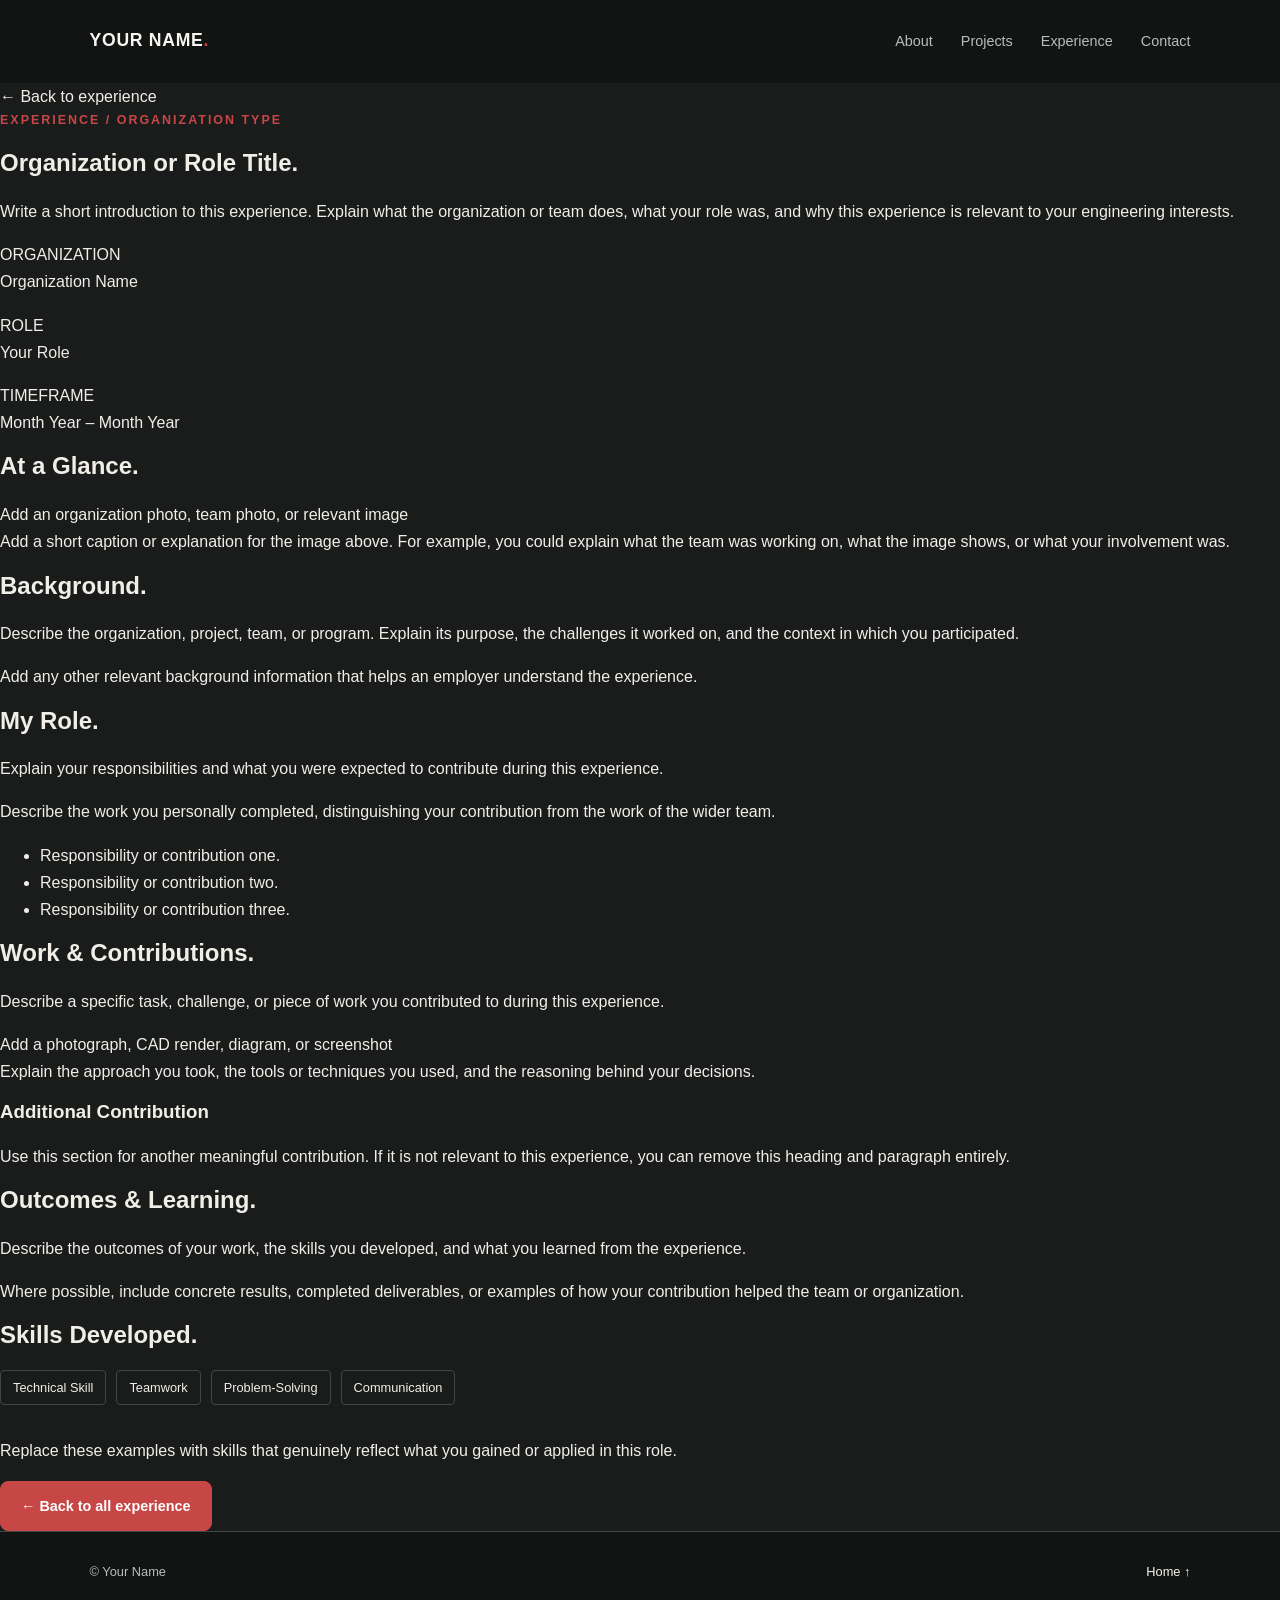
==== Experience Tabs/IMPACT.html @ 3929bca5 "Move Portfolio Files to Repository Root" ====
<!DOCTYPE html>
<html lang="en">

<head>
    <meta charset="UTF-8">
    <meta name="viewport" content="width=device-width, initial-scale=1.0">

    <meta name="description"
          content="Experience portfolio page for Your Name.">

    <title>Experience Title | Your Name</title>

    <link rel="stylesheet" href="../style.css">
</head>


<body>

    <!-- =====================================
         NAVIGATION
         ===================================== -->

    <header class="site-header" id="site-header">

        <nav class="navigation" aria-label="Main navigation">

            <a class="logo" href="index.html">
                YOUR NAME<span>.</span>
            </a>

            <div class="nav-links">
                <a href="index.html#about">About</a>
                <a href="index.html#projects">Projects</a>
                <a href="index.html#experience">Experience</a>
                <a href="index.html#contact">Contact</a>
            </div>

        </nav>

    </header>


    <!-- =====================================
         MAIN CONTENT
         ===================================== -->

    <main class="detail-page">


        <!-- Back link -->
        <a class="back-link" href="../index.html#experience">
            ← Back to experience
        </a>


        <!-- =================================
             EXPERIENCE INTRODUCTION
             ================================= -->

        <section class="detail-hero">

            <p class="eyebrow">
                EXPERIENCE / ORGANIZATION TYPE
            </p>

            <h1>
                Organization or Role Title<span>.</span>
            </h1>

            <p class="detail-intro">
                Write a short introduction to this experience.

                Explain what the organization or team does, what your
                role was, and why this experience is relevant to your
                engineering interests.
            </p>


            <!-- Key information -->

            <div class="detail-meta">

                <div>
                    <span>ORGANIZATION</span>
                    <p>Organization Name</p>
                </div>

                <div>
                    <span>ROLE</span>
                    <p>Your Role</p>
                </div>

                <div>
                    <span>TIMEFRAME</span>
                    <p>Month Year – Month Year</p>
                </div>

            </div>

        </section>


        <!-- =================================
             MAIN IMAGE
             ================================= -->

        <section class="detail-section">

            <h2>At a Glance<span>.</span></h2>

            <!-- Replace this placeholder with an image when ready -->

            <div class="detail-image-placeholder">
                Add an organization photo, team photo, or relevant image
            </div>

            <p>
                Add a short caption or explanation for the image above.

                For example, you could explain what the team was working
                on, what the image shows, or what your involvement was.
            </p>

        </section>


        <!-- =================================
             BACKGROUND
             ================================= -->

        <section class="detail-section">

            <h2>Background<span>.</span></h2>

            <p>
                Describe the organization, project, team, or program.

                Explain its purpose, the challenges it worked on, and
                the context in which you participated.
            </p>

            <p>
                Add any other relevant background information that
                helps an employer understand the experience.
            </p>

        </section>


        <!-- =================================
             YOUR ROLE
             ================================= -->

        <section class="detail-section">

            <h2>My Role<span>.</span></h2>

            <p>
                Explain your responsibilities and what you were expected
                to contribute during this experience.
            </p>

            <p>
                Describe the work you personally completed, distinguishing
                your contribution from the work of the wider team.
            </p>

            <!-- Example list of responsibilities -->

            <ul>
                <li>Responsibility or contribution one.</li>
                <li>Responsibility or contribution two.</li>
                <li>Responsibility or contribution three.</li>
            </ul>

        </section>


        <!-- =================================
             WORK AND CONTRIBUTIONS
             ================================= -->

        <section class="detail-section">

            <h2>Work & Contributions<span>.</span></h2>

            <p>
                Describe a specific task, challenge, or piece of work
                you contributed to during this experience.
            </p>

            <!-- Optional image -->

            <div class="detail-image-placeholder">
                Add a photograph, CAD render, diagram, or screenshot
            </div>

            <p>
                Explain the approach you took, the tools or techniques
                you used, and the reasoning behind your decisions.
            </p>

            <!-- Optional second contribution -->

            <h3>Additional Contribution</h3>

            <p>
                Use this section for another meaningful contribution.

                If it is not relevant to this experience, you can remove
                this heading and paragraph entirely.
            </p>

        </section>


        <!-- =================================
             OUTCOMES AND LEARNING
             ================================= -->

        <section class="detail-section">

            <h2>Outcomes & Learning<span>.</span></h2>

            <p>
                Describe the outcomes of your work, the skills you
                developed, and what you learned from the experience.
            </p>

            <p>
                Where possible, include concrete results, completed
                deliverables, or examples of how your contribution
                helped the team or organization.
            </p>

        </section>


        <!-- =================================
             SKILLS DEVELOPED
             ================================= -->

        <section class="detail-section">

            <h2>Skills Developed<span>.</span></h2>

            <div class="specialties">

                <span>Technical Skill</span>
                <span>Teamwork</span>
                <span>Problem-Solving</span>
                <span>Communication</span>

            </div>

            <p>
                Replace these examples with skills that genuinely
                reflect what you gained or applied in this role.
            </p>

        </section>


        <!-- =================================
             RETURN LINK
             ================================= -->

        <div class="detail-footer">

            <a class="button" href="index.html#experience">
                ← Back to all experience
            </a>

        </div>


    </main>


    <!-- =====================================
         FOOTER
         ===================================== -->

    <footer class="site-footer">

        <p>
            © <span id="current-year"></span> Your Name
        </p>

        <a href="index.html">
            Home ↑
        </a>

    </footer>


    <!-- Shared JavaScript -->

    <script src="script.js"></script>

</body>

</html>
---- style.css ----
/* =========================================
   1. COLOURS AND GLOBAL SETTINGS
   ========================================= */

:root {
    --background: #191C1B;
    --surface: #292E2B;
    --dark-surface: #111413;

    --text: #F1EEE8;
    --muted: #B9BDB8;
    --light-text: #F7F5F0;

    --accent: #C74747;
    --border: #414743;

    --page-width: 1120px;
    --page-gutter: 7%;
    --header-height: 82px;
    --header-compact-height: 62px;

    --radius: 8px;
    --section-spacing: 110px;
    --transition: 250ms ease;
}


/* Makes sizing more predictable */
* {
    box-sizing: border-box;
}

html {
    scroll-behavior: smooth;
    scroll-padding-top: calc(var(--header-compact-height) + 20px);
}

body {
    margin: 0;
    background-color: var(--background);
    color: var(--text);

    font-family: Arial, Helvetica, sans-serif;
    line-height: 1.7;
}

a {
    color: inherit;
    text-decoration: none;
}

button,
a {
    -webkit-tap-highlight-color: transparent;
}

a:focus-visible {
    outline: 2px solid var(--accent);
    outline-offset: 5px;
}

h1,
h2,
h3,
p {
    margin-top: 0;
}

h1,
h2,
h3 {
    line-height: 1.2;
}

::selection {
    background-color: var(--accent);
    color: white;
}


/* =========================================
   2. STICKY NAVIGATION
   ========================================= */

.site-header {
    position: sticky;
    top: 0;
    z-index: 1000;

    width: 100%;
    min-height: var(--header-height);

    background-color: var(--dark-surface);
    border-bottom: 1px solid transparent;

    transition:
        min-height var(--transition),
        border-color var(--transition),
        box-shadow var(--transition);
}

.site-header.header--compact {
    min-height: var(--header-compact-height);
    border-bottom-color: var(--border);
    box-shadow: 0 4px 16px rgb(0 0 0 / 12%);
}

.navigation {
    width: calc(100% - 2 * var(--page-gutter));
    max-width: var(--page-width);
    min-height: var(--header-height);

    margin: 0 auto;

    display: flex;
    align-items: center;
    justify-content: space-between;
    gap: 24px;

    transition: min-height var(--transition);
}

.header--compact .navigation {
    min-height: var(--header-compact-height);
}

.logo {
    flex-shrink: 0;

    color: var(--light-text);
    font-size: 1.1rem;
    font-weight: 800;
    letter-spacing: 0.04em;

    transition: font-size var(--transition);
}

.header--compact .logo {
    font-size: 1rem;
}

.logo span,
.hero h1 span,
.section-heading h2 span,
.contact-section h2 span {
    color: var(--accent);
}

.nav-links {
    display: flex;
    align-items: center;
    gap: 28px;
}

.nav-links a {
    color: var(--muted);
    font-size: 0.9rem;

    transition: color var(--transition);
}

.nav-links a:hover {
    color: var(--light-text);
}


/* =========================================
   3. MAIN PAGE WIDTH
   ========================================= */

main {
    width: 100%;
}

.hero,
.content-section,
.contact-section {
    width: calc(100% - 2 * var(--page-gutter));
    max-width: var(--page-width);
    margin-left: auto;
    margin-right: auto;
}


/* =========================================
   4. INTRODUCTION / HERO
   ========================================= */

.hero {
    min-height: min(680px, calc(100svh - var(--header-height)));

    display: grid;
    grid-template-columns: 1.15fr 0.85fr;
    align-items: center;
    gap: clamp(40px, 7vw, 90px);

    padding-top: 64px;
    padding-bottom: 80px;
}

.hero-content {
    max-width: 650px;
}

.eyebrow {
    margin-bottom: 18px;

    color: var(--accent);
    font-size: 0.78rem;
    font-weight: 700;
    letter-spacing: 0.16em;
}

.hero h1 {
    margin-bottom: 12px;

    color: var(--light-text);
    font-size: clamp(2.8rem, 6vw, 5.2rem);
    letter-spacing: -0.055em;
    overflow-wrap: anywhere;
}

.hero h2 {
    margin-bottom: 22px;

    color: var(--muted);
    font-size: clamp(1.15rem, 2vw, 1.5rem);
    font-weight: 400;
}

.hero-description {
    max-width: 540px;
    margin-bottom: 24px;

    color: var(--muted);
    font-size: 1rem;
}

.specialties {
    display: flex;
    flex-wrap: wrap;
    gap: 10px;

    margin-bottom: 32px;
}

.specialties span {
    padding: 6px 12px;

    border: 1px solid var(--border);
    border-radius: 4px;

    color: var(--text);
    font-size: 0.8rem;
}


/* =========================================
   5. BUTTONS
   ========================================= */

.button {
    display: inline-flex;
    align-items: center;
    justify-content: center;
    gap: 12px;

    padding: 12px 20px;

    background-color: var(--accent);
    border: 1px solid var(--accent);
    border-radius: var(--radius);

    color: white;
    font-size: 0.9rem;
    font-weight: 700;

    transition:
        background-color var(--transition),
        border-color var(--transition),
        transform var(--transition);
}

.button:hover {
    background-color: #A93636;
    border-color: #A93636;
    transform: translateY(-2px);
}

.button-outline {
    background-color: transparent;
    border-color: var(--border);
    color: var(--light-text);
}

.button-outline:hover {
    background-color: var(--surface);
    border-color: var(--accent);
}


/* =========================================
   6. PHOTO / PORTRAIT
   ========================================= */

.portrait-container {
    width: 100%;
    max-width: 390px;
    justify-self: end;
}

.portrait-placeholder {
    position: relative;
    overflow: hidden;

    width: 100%;
    aspect-ratio: 4 / 5;

    display: flex;
    flex-direction: column;
    align-items: center;
    justify-content: center;

    background:
        linear-gradient(
            145deg,
            var(--surface),
            var(--dark-surface)
        );

    border: 1px solid var(--border);
    border-radius: var(--radius);
}

.portrait-placeholder::before {
    content: "";
    position: absolute;

    width: 75%;
    aspect-ratio: 1;

    border: 1px solid var(--border);
    border-radius: 50%;
}

.portrait-placeholder span,
.portrait-placeholder p {
    position: relative;
    z-index: 1;
}

.portrait-placeholder span {
    color: var(--light-text);
    font-size: 0.9rem;
    font-weight: 700;
    letter-spacing: 0.12em;
}

.portrait-placeholder p {
    margin-top: 8px;
    margin-bottom: 0;

    color: var(--muted);
    font-size: 0.8rem;
}

.portrait-caption {
    display: flex;
    align-items: center;
    gap: 10px;

    margin-top: 14px;

    color: var(--muted);
    font-size: 0.75rem;
}

.status-dot {
    width: 8px;
    height: 8px;
    flex-shrink: 0;

    background-color: var(--accent);
    border-radius: 50%;
}


/* =========================================
   7. GENERAL SECTIONS
   ========================================= */

.content-section {
    padding-top: var(--section-spacing);
    padding-bottom: var(--section-spacing);

    border-top: 1px solid var(--border);
    scroll-margin-top: calc(var(--header-compact-height) + 20px);
}

.section-heading {
    max-width: 700px;
    margin-bottom: 42px;
}

.section-heading .eyebrow {
    margin-bottom: 12px;
}

.section-heading h2 {
    margin-bottom: 16px;

    color: var(--light-text);
    font-size: clamp(2rem, 4vw, 3rem);
    letter-spacing: -0.035em;
}

.section-heading > p:last-child {
    color: var(--muted);
}


/* =========================================
   8. PROJECT CARDS
   ========================================= */

.project-grid {
    display: grid;
    grid-template-columns: repeat(2, minmax(0, 1fr));
    gap: 24px;
}

.project-card {
    overflow: hidden;

    background-color: var(--surface);
    border: 1px solid var(--border);
    border-radius: var(--radius);

    transition:
        transform var(--transition),
        border-color var(--transition);
}

.project-card:hover {
    transform: translateY(-4px);
    border-color: var(--accent);
}

.project-visual {
    min-height: 210px;
    aspect-ratio: 16 / 9;

    display: flex;
    flex-direction: column;
    align-items: center;
    justify-content: center;

    background:
        linear-gradient(
            135deg,
            #303632,
            #1B201D
        );

    border-bottom: 1px solid var(--border);
}

.project-visual span {
    color: var(--accent);
    font-size: 0.75rem;
    font-weight: 700;
    letter-spacing: 0.14em;
}

.project-visual p {
    margin-top: 10px;
    margin-bottom: 0;

    color: var(--muted);
    font-size: 0.85rem;
}

.project-info {
    padding: 26px;
}

.project-type {
    margin-bottom: 10px;

    color: var(--accent);
    font-size: 0.72rem;
    font-weight: 700;
    letter-spacing: 0.12em;
}

.project-info h3 {
    margin-bottom: 12px;

    color: var(--light-text);
    font-size: 1.35rem;
}

.project-info > p:not(.project-type) {
    color: var(--muted);
    font-size: 0.92rem;
}

.text-link {
    display: inline-flex;
    align-items: center;
    gap: 8px;

    margin-top: 8px;

    color: var(--light-text);
    font-size: 0.9rem;
    font-weight: 700;

    transition: color var(--transition);
}

.text-link:hover {
    color: var(--accent);
}


/* =========================================
   9. ABOUT
   ========================================= */

.about-section {
    background-color: var(--dark-surface);

    width: 100%;
    max-width: none;

    padding-left: max(
        var(--page-gutter),
        calc((100% - var(--page-width)) / 2)
    );

    padding-right: max(
        var(--page-gutter),
        calc((100% - var(--page-width)) / 2)
    );
}

.about-content {
    max-width: 760px;
}

.about-content p {
    color: var(--muted);
    font-size: 1.05rem;
}


/* =========================================
   10. SKILLS
   ========================================= */

.skills-grid {
    display: grid;
    grid-template-columns: repeat(2, minmax(0, 1fr));
    gap: 16px;
}

.skill-group {
    padding: 24px;

    background-color: var(--surface);
    border: 1px solid var(--border);
    border-radius: var(--radius);
}

.skill-group h3 {
    margin-bottom: 10px;

    color: var(--light-text);
    font-size: 1.05rem;
}

.skill-group p {
    margin-bottom: 0;

    color: var(--muted);
    font-size: 0.9rem;
}


/* =========================================
   11. CONTACT
   ========================================= */

.contact-section {
    padding-top: var(--section-spacing);
    padding-bottom: var(--section-spacing);

    text-align: center;
    scroll-margin-top: calc(var(--header-compact-height) + 20px);
}

.contact-section h2 {
    margin-bottom: 18px;

    color: var(--light-text);
    font-size: clamp(2rem, 4vw, 3rem);
    letter-spacing: -0.035em;
}

.contact-section > p:not(.eyebrow) {
    max-width: 600px;
    margin-left: auto;
    margin-right: auto;
    margin-bottom: 28px;

    color: var(--muted);
}

.contact-links {
    display: flex;
    flex-wrap: wrap;
    justify-content: center;
    gap: 14px;
}


/* =========================================
   12. FOOTER
   ========================================= */

.site-footer {
    min-height: 80px;

    display: flex;
    align-items: center;
    justify-content: space-between;
    gap: 20px;

    padding: 20px var(--page-gutter);

    background-color: var(--dark-surface);
    border-top: 1px solid var(--border);
}

.site-footer p {
    margin-bottom: 0;

    color: var(--muted);
    font-size: 0.8rem;
}

.site-footer a {
    color: var(--light-text);
    font-size: 0.8rem;

    transition: color var(--transition);
}

.site-footer a:hover {
    color: var(--accent);
}


/* =========================================
   13. RESPONSIVE LAYOUT
   ========================================= */

@media (max-width: 760px) {

    :root {
        --page-gutter: 6%;
        --section-spacing: 76px;
    }

    .navigation {
        gap: 16px;
    }

    .nav-links {
        gap: 14px;
    }

    .nav-links a {
        font-size: 0.8rem;
    }

    .hero {
        min-height: auto;

        grid-template-columns: 1fr;
        gap: 38px;

        padding-top: 56px;
        padding-bottom: 70px;
    }

    .hero-content {
        max-width: 100%;
    }

    .portrait-container {
        max-width: 320px;
        justify-self: start;
    }

    .project-grid {
        grid-template-columns: 1fr;
    }

    .about-section {
        padding-left: var(--page-gutter);
        padding-right: var(--page-gutter);
    }
}


@media (max-width: 480px) {

    :root {
        --header-height: 74px;
        --header-compact-height: 58px;
    }

    .navigation {
        flex-wrap: wrap;
        justify-content: center;
        gap: 0;
        padding: 10px 0;
    }

    .logo {
        width: 100%;
        text-align: center;
        font-size: 1rem;
    }

    .nav-links {
        justify-content: center;
        flex-wrap: wrap;
        gap: 5px 16px;
    }

    .nav-links a {
        font-size: 0.76rem;
    }

    .header--compact .navigation {
        padding: 6px 0;
    }

    .header--compact .logo {
        font-size: 0.9rem;
    }

    .hero h1 {
        font-size: clamp(2.5rem, 12vw, 3.5rem);
    }

    .skills-grid {
        grid-template-columns: 1fr;
    }

    .project-info {
        padding: 20px;
    }

    .site-footer {
        align-items: flex-start;
        flex-direction: column;
        gap: 8px;
    }
}


/* Respect visitors who prefer reduced motion */
@media (prefers-reduced-motion: reduce) {

    *,
    *::before,
    *::after {
        scroll-behavior: auto !important;
        transition-duration: 0.01ms !important;
        animation-duration: 0.01ms !important;
    }
}


/* =========================================
   SOCIAL LINKS UNDER THE PORTRAIT
   ========================================= */

.social-links {
    display: flex;
    flex-wrap: wrap;
    justify-content: space-between;
    gap: 12px;

    margin-top: 18px;
}

.social-links a {
    color: var(--muted);
    font-size: 0.85rem;
    font-weight: 600;

    transition: color var(--transition);
}

.social-links a:hover {
    color: var(--accent);
}

.availability {
    display: flex;
    align-items: center;
    gap: 10px;

    margin-bottom: 26px;

    color: var(--muted);
    font-size: 0.85rem;
}


/* =========================================
   CLICKABLE PROJECT CARDS
   ========================================= */

.project-card-link {
    display: block;
    color: inherit;
    text-decoration: none;
}

.project-card-link:focus-visible,
.experience-card:focus-visible {
    outline: 2px solid var(--accent);
    outline-offset: 5px;
}


/* =========================================
   EXPERIENCE CARDS
   ========================================= */

.experience-grid {
    display: grid;
    grid-template-columns: repeat(2, minmax(0, 1fr));
    gap: 24px;
}

.experience-card {
    display: block;
    overflow: hidden;

    color: inherit;
    text-decoration: none;

    background-color: var(--surface);
    border: 1px solid var(--border);
    border-radius: var(--radius);

    transition:
        transform var(--transition),
        border-color var(--transition);
}

.experience-card:hover {
    transform: translateY(-4px);
    border-color: var(--accent);
}

.experience-visual {
    min-height: 190px;
    aspect-ratio: 16 / 7;

    display: flex;
    align-items: center;
    justify-content: center;

    background:
        linear-gradient(
            135deg,
            #303632,
            #1B201D
        );

    border-bottom: 1px solid var(--border);
}

.experience-visual span {
    color: var(--muted);
    font-size: 0.8rem;
    font-weight: 700;
    letter-spacing: 0.12em;
}

.experience-info {
    padding: 24px;
}

.experience-meta {
    display: flex;
    flex-wrap: wrap;
    justify-content: space-between;
    gap: 8px;

    margin-bottom: 14px;

    color: var(--accent);
    font-size: 0.7rem;
    font-weight: 700;
    letter-spacing: 0.07em;
}

.experience-info h3 {
    margin-bottom: 12px;

    color: var(--light-text);
    font-size: 1.25rem;
}

.experience-info p {
    color: var(--muted);
    font-size: 0.9rem;
}


/* =========================================
   RESPONSIVE EXPERIENCE LAYOUT
   ========================================= */

@media (max-width: 760px) {
    .experience-grid {
        grid-template-columns: 1fr;
    }
}

@media (max-width: 480px) {
    .social-links {
        justify-content: flex-start;
        gap: 18px;
    }

    .experience-info {
        padding: 20px;
    }
}


/* ABOUT ME LAYOUT */

.about-layout {
    display: grid;
    grid-template-columns: 1.1fr 0.9fr;
    align-items: center;
    gap: 45px;
}

.about-content {
    min-width: 0;
}

.about-content p {
    margin-bottom: 20px;
    line-height: 1.8;
}

.about-resume {
    margin-top: 28px;
}

/* PHOTO COLLAGE */

.about-collage {
    position: relative;
    width: 100%;
    max-width: 440px;
    height: 440px;
    margin: 0 auto;
}

.about-photo {
    position: absolute;
    width: 57%;
    height: 58%;
    overflow: hidden;
    border: 4px solid var(--text);
    border-radius: var(--radius);
    background: var(--surface);
    box-shadow: 0 12px 30px rgba(0, 0, 0, 0.3);
    transition: transform var(--transition);
}

.about-photo img {
    display: block;
    width: 100%;
    height: 100%;
    object-fit: cover;
}

/* ENGINEERING PHOTO */
.about-photo--engineering {
    top: 22%;
    left: 1%;
    z-index: 3;
    transform: rotate(-6deg);
}

/* OUTDOORS PHOTO */
.about-photo--outdoors {
    top: 2%;
    right: 1%;
    z-index: 2;
    transform: rotate(6deg);
}

/* PERSONAL PHOTO */
.about-photo--personal {
    bottom: 2%;
    right: 2%;
    z-index: 1;
    transform: rotate(-3deg);
}

/* PHOTO HOVER EFFECTS */
@media (hover: hover) {
    .about-photo--engineering:hover {
        transform: rotate(-2deg) scale(1.04);
        z-index: 5;
    }

    .about-photo--outdoors:hover {
        transform: rotate(2deg) scale(1.04);
        z-index: 5;
    }

    .about-photo--personal:hover {
        transform: rotate(0deg) scale(1.04);
        z-index: 5;
    }
}


.about-photo {
    position: absolute;
    width: 55%;
    height: 58%;
    overflow: hidden;
    border: 4px solid var(--text);
    border-radius: var(--radius);
    background: var(--surface);
    box-shadow: 0 12px 30px rgba(0, 0, 0, 0.3);
    transition: transform var(--transition);
}

/* ENGINEERING PHOTO */
.about-photo--engineering {
    top: 22%;
    left: 0%;
    z-index: 3;
    transform: rotate(-6deg);
}

/* OUTDOORS PHOTO */
.about-photo--outdoors {
    top: 0%;
    right: 0%;
    z-index: 2;
    transform: rotate(6deg);
}

/* PERSONAL PHOTO */
.about-photo--personal {
    bottom: 0%;
    right: 0%;
    z-index: 1;
    transform: rotate(-3deg);
}


/* STACK ABOUT ME CONTENT ON MOBILE */
@media (max-width: 900px) {
    .about-layout {
        grid-template-columns: 1fr;
        gap: 30px;
    }

    .about-content {
        width: 100%;
    }

    .about-collage {
        width: 100%;
        max-width: 390px;
        height: 380px;
        margin: 0 auto;
    }
}

@media (max-width: 480px) {
    .about-collage {
        max-width: 320px;
        height: 320px;
    }

    .about-photo {
        width: 55%;
        height: 59%;
        border-width: 3px;
    }
}
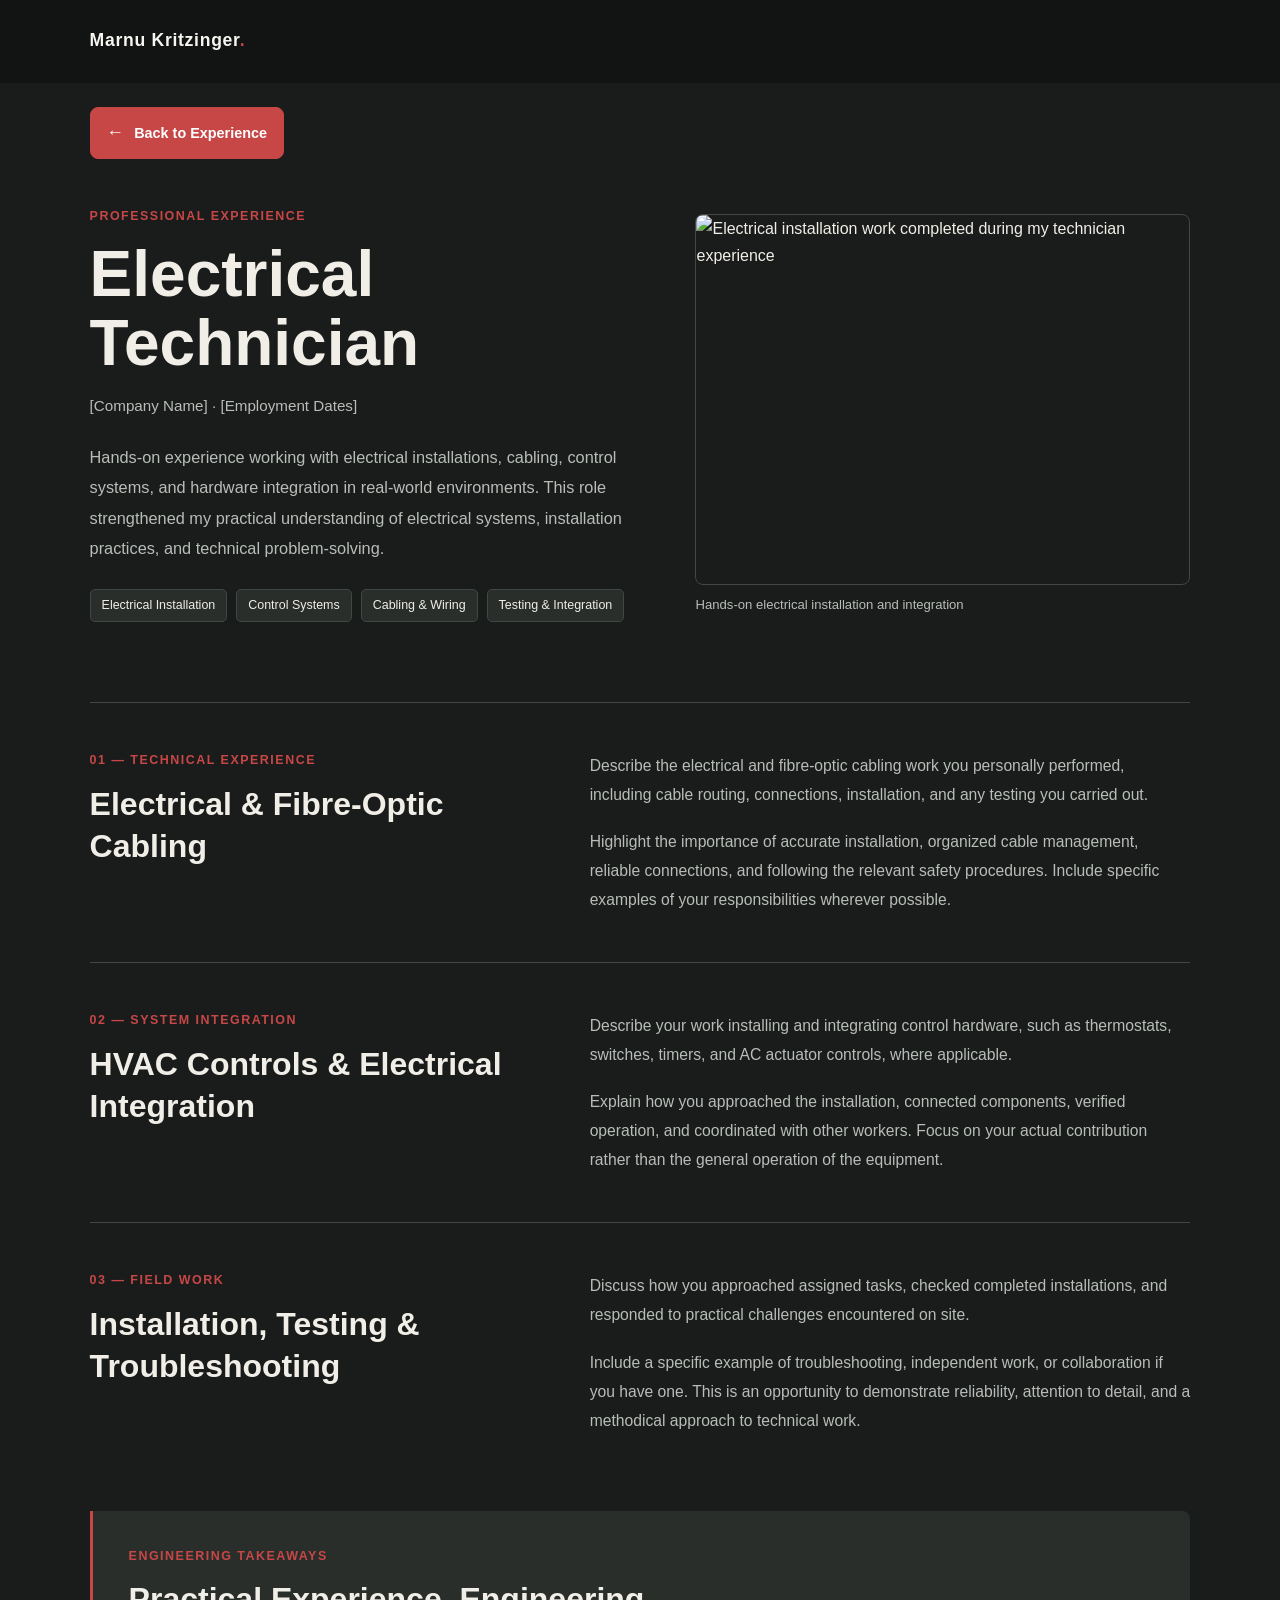
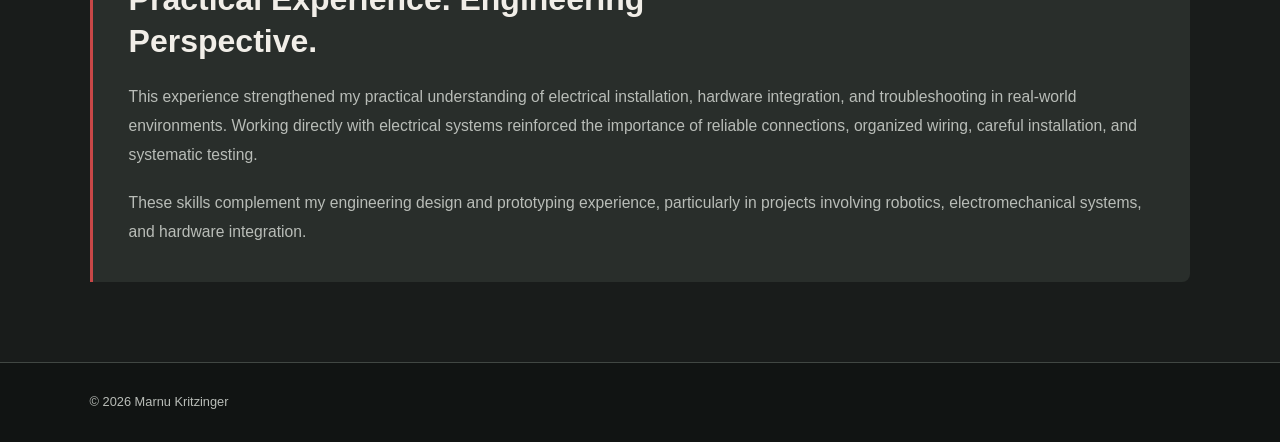
==== commit 75a8083e: "Final Formatting Completed minus 3rd Experience Page" ====
--- a/Experience Tabs/IMPACT.html
+++ b/Experience Tabs/IMPACT.html
@@ -1,304 +1,196 @@
 
 <!DOCTYPE html>
 <html lang="en">
-
 <head>
     <meta charset="UTF-8">
     <meta name="viewport" content="width=device-width, initial-scale=1.0">
 
+    <title>Electrical Technician | Marnu Kritzinger</title>
     <meta name="description"
-          content="Experience portfolio page for Your Name.">
-
-    <title>Experience Title | Your Name</title>
+          content="Electrical technician experience, including electrical installation, controls, and hands-on system integration.">
 
     <link rel="stylesheet" href="../style.css">
 </head>
 
+<body>
+    <header class="site-header" id="site-header">
+        <nav class="navigation" aria-label="Main navigation">
+            <a class="logo" href="index.html">Marnu Kritzinger<span>.</span></a>
+        </nav>
+    </header>
 
-<body>
+    <!-- BACK BUTTON -->
+        <div class="back-to-projects">
+            <a href="../index.html#experience">
+                <span aria-hidden="true">←</span>
+                Back to Experience
+            </a>
+        </div>
 
-    <!-- =====================================
-         NAVIGATION
-         ===================================== -->
+    <main class="technician-page">
 
-    <header class="site-header" id="site-header">
+        <!-- HERO -->
+        <section class="technician-hero">
 
-        <nav class="navigation" aria-label="Main navigation">
+            <div class="technician-hero-content">
+                <p class="component-label">PROFESSIONAL EXPERIENCE</p>
 
-            <a class="logo" href="index.html">
-                YOUR NAME<span>.</span>
-            </a>
+                <h1>Electrical Technician</h1>
 
-            <div class="nav-links">
-                <a href="index.html#about">About</a>
-                <a href="index.html#projects">Projects</a>
-                <a href="index.html#experience">Experience</a>
-                <a href="index.html#contact">Contact</a>
+                <p class="technician-employer">
+                    [Company Name] · [Employment Dates]
+                </p>
+
+                <p class="technician-intro">
+                    Hands-on experience working with electrical
+                    installations, cabling, control systems, and
+                    hardware integration in real-world environments.
+                    This role strengthened my practical understanding
+                    of electrical systems, installation practices,
+                    and technical problem-solving.
+                </p>
+
+                <div class="technician-tags">
+                    <span>Electrical Installation</span>
+                    <span>Control Systems</span>
+                    <span>Cabling & Wiring</span>
+                    <span>Testing & Integration</span>
+                </div>
             </div>
 
-        </nav>
+            <!-- Replace with your own permitted photograph -->
+            <figure class="technician-hero-image">
+                <img
+                    src="../images/electrical-technician-hero.jpg"
+                    alt="Electrical installation work completed during my technician experience"
+                    fetchpriority="high"
+                >
+                <figcaption>
+                    Hands-on electrical installation and integration
+                </figcaption>
+            </figure>
 
-    </header>
+        </section>
 
 
-    <!-- =====================================
-         MAIN CONTENT
-         ===================================== -->
+        <!-- TECHNICAL RESPONSIBILITIES -->
+        <section class="technician-section">
 
-    <main class="detail-page">
+            <div class="technician-section-heading">
+                <p class="component-label">01 — TECHNICAL EXPERIENCE</p>
+                <h2>Electrical & Fibre-Optic Cabling</h2>
+            </div>
 
+            <div class="technician-section-body">
+                <p>
+                    Describe the electrical and fibre-optic cabling
+                    work you personally performed, including cable
+                    routing, connections, installation, and any
+                    testing you carried out.
+                </p>
 
-        <!-- Back link -->
-        <a class="back-link" href="../index.html#experience">
-            ← Back to experience
-        </a>
-
-
-        <!-- =================================
-             EXPERIENCE INTRODUCTION
-             ================================= -->
-
-        <section class="detail-hero">
-
-            <p class="eyebrow">
-                EXPERIENCE / ORGANIZATION TYPE
-            </p>
-
-            <h1>
-                Organization or Role Title<span>.</span>
-            </h1>
-
-            <p class="detail-intro">
-                Write a short introduction to this experience.
-
-                Explain what the organization or team does, what your
-                role was, and why this experience is relevant to your
-                engineering interests.
-            </p>
-
-
-            <!-- Key information -->
-
-            <div class="detail-meta">
-
-                <div>
-                    <span>ORGANIZATION</span>
-                    <p>Organization Name</p>
-                </div>
-
-                <div>
-                    <span>ROLE</span>
-                    <p>Your Role</p>
-                </div>
-
-                <div>
-                    <span>TIMEFRAME</span>
-                    <p>Month Year – Month Year</p>
-                </div>
-
+                <p>
+                    Highlight the importance of accurate installation,
+                    organized cable management, reliable connections,
+                    and following the relevant safety procedures.
+                    Include specific examples of your responsibilities
+                    wherever possible.
+                </p>
             </div>
 
         </section>
 
 
-        <!-- =================================
-             MAIN IMAGE
-             ================================= -->
+        <!-- HVAC CONTROLS -->
+        <section class="technician-section">
 
-        <section class="detail-section">
-
-            <h2>At a Glance<span>.</span></h2>
-
-            <!-- Replace this placeholder with an image when ready -->
-
-            <div class="detail-image-placeholder">
-                Add an organization photo, team photo, or relevant image
+            <div class="technician-section-heading">
+                <p class="component-label">02 — SYSTEM INTEGRATION</p>
+                <h2>HVAC Controls & Electrical Integration</h2>
             </div>
 
+            <div class="technician-section-body">
+                <p>
+                    Describe your work installing and integrating
+                    control hardware, such as thermostats, switches,
+                    timers, and AC actuator controls, where applicable.
+                </p>
+
+                <p>
+                    Explain how you approached the installation,
+                    connected components, verified operation, and
+                    coordinated with other workers. Focus on your
+                    actual contribution rather than the general
+                    operation of the equipment.
+                </p>
+            </div>
+
+        </section>
+
+
+        <!-- FIELD EXPERIENCE -->
+        <section class="technician-section">
+
+            <div class="technician-section-heading">
+                <p class="component-label">03 — FIELD WORK</p>
+                <h2>Installation, Testing & Troubleshooting</h2>
+            </div>
+
+            <div class="technician-section-body">
+                <p>
+                    Discuss how you approached assigned tasks,
+                    checked completed installations, and responded
+                    to practical challenges encountered on site.
+                </p>
+
+                <p>
+                    Include a specific example of troubleshooting,
+                    independent work, or collaboration if you have
+                    one. This is an opportunity to demonstrate
+                    reliability, attention to detail, and a
+                    methodical approach to technical work.
+                </p>
+            </div>
+
+        </section>
+
+
+        <!-- ENGINEERING TAKEAWAYS -->
+        <section class="technician-takeaways">
+
+            <p class="component-label">ENGINEERING TAKEAWAYS</p>
+
+            <h2>Practical Experience. Engineering Perspective.</h2>
+
             <p>
-                Add a short caption or explanation for the image above.
+                This experience strengthened my practical understanding
+                of electrical installation, hardware integration, and
+                troubleshooting in real-world environments. Working
+                directly with electrical systems reinforced the
+                importance of reliable connections, organized wiring,
+                careful installation, and systematic testing.
+            </p>
 
-                For example, you could explain what the team was working
-                on, what the image shows, or what your involvement was.
+            <p>
+                These skills complement my engineering design and
+                prototyping experience, particularly in projects
+                involving robotics, electromechanical systems, and
+                hardware integration.
             </p>
 
         </section>
 
-
-        <!-- =================================
-             BACKGROUND
-             ================================= -->
-
-        <section class="detail-section">
-
-            <h2>Background<span>.</span></h2>
-
-            <p>
-                Describe the organization, project, team, or program.
-
-                Explain its purpose, the challenges it worked on, and
-                the context in which you participated.
-            </p>
-
-            <p>
-                Add any other relevant background information that
-                helps an employer understand the experience.
-            </p>
-
-        </section>
-
-
-        <!-- =================================
-             YOUR ROLE
-             ================================= -->
-
-        <section class="detail-section">
-
-            <h2>My Role<span>.</span></h2>
-
-            <p>
-                Explain your responsibilities and what you were expected
-                to contribute during this experience.
-            </p>
-
-            <p>
-                Describe the work you personally completed, distinguishing
-                your contribution from the work of the wider team.
-            </p>
-
-            <!-- Example list of responsibilities -->
-
-            <ul>
-                <li>Responsibility or contribution one.</li>
-                <li>Responsibility or contribution two.</li>
-                <li>Responsibility or contribution three.</li>
-            </ul>
-
-        </section>
-
-
-        <!-- =================================
-             WORK AND CONTRIBUTIONS
-             ================================= -->
-
-        <section class="detail-section">
-
-            <h2>Work & Contributions<span>.</span></h2>
-
-            <p>
-                Describe a specific task, challenge, or piece of work
-                you contributed to during this experience.
-            </p>
-
-            <!-- Optional image -->
-
-            <div class="detail-image-placeholder">
-                Add a photograph, CAD render, diagram, or screenshot
-            </div>
-
-            <p>
-                Explain the approach you took, the tools or techniques
-                you used, and the reasoning behind your decisions.
-            </p>
-
-            <!-- Optional second contribution -->
-
-            <h3>Additional Contribution</h3>
-
-            <p>
-                Use this section for another meaningful contribution.
-
-                If it is not relevant to this experience, you can remove
-                this heading and paragraph entirely.
-            </p>
-
-        </section>
-
-
-        <!-- =================================
-             OUTCOMES AND LEARNING
-             ================================= -->
-
-        <section class="detail-section">
-
-            <h2>Outcomes & Learning<span>.</span></h2>
-
-            <p>
-                Describe the outcomes of your work, the skills you
-                developed, and what you learned from the experience.
-            </p>
-
-            <p>
-                Where possible, include concrete results, completed
-                deliverables, or examples of how your contribution
-                helped the team or organization.
-            </p>
-
-        </section>
-
-
-        <!-- =================================
-             SKILLS DEVELOPED
-             ================================= -->
-
-        <section class="detail-section">
-
-            <h2>Skills Developed<span>.</span></h2>
-
-            <div class="specialties">
-
-                <span>Technical Skill</span>
-                <span>Teamwork</span>
-                <span>Problem-Solving</span>
-                <span>Communication</span>
-
-            </div>
-
-            <p>
-                Replace these examples with skills that genuinely
-                reflect what you gained or applied in this role.
-            </p>
-
-        </section>
-
-
-        <!-- =================================
-             RETURN LINK
-             ================================= -->
-
-        <div class="detail-footer">
-
-            <a class="button" href="index.html#experience">
-                ← Back to all experience
-            </a>
-
-        </div>
-
-
     </main>
 
 
-    <!-- =====================================
-         FOOTER
-         ===================================== -->
-
+    <!-- FOOTER -->
     <footer class="site-footer">
-
         <p>
-            © <span id="current-year"></span> Your Name
+            &copy; <span id="year"></span> Marnu Kritzinger
         </p>
-
-        <a href="index.html">
-            Home ↑
-        </a>
-
     </footer>
 
-
-    <!-- Shared JavaScript -->
-
-    <script src="script.js"></script>
+    <script src="../script.js"></script>
 
 </body>
-
 </html>
--- a/style.css
+++ b/style.css
@@ -1112,3 +1112,1338 @@
         border-width: 3px;
     }
 }
+
+
+/* ==========================================
+   PROJECT SUBPAGE LAYOUT
+   Uses isolated case-study class names
+========================================== */
+
+.case-study {
+    width: min(1120px, 86%);
+    margin: 0 auto;
+    padding-bottom: 80px;
+}
+
+/* HERO: image and project information */
+
+.case-study-hero {
+    display: grid;
+    grid-template-columns: 1.1fr 0.9fr;
+    align-items: center;
+    gap: clamp(28px, 5vw, 65px);
+    padding: 55px 0 75px;
+}
+
+.case-study-hero-image {
+    min-width: 0;
+    margin: 0;
+}
+
+.case-study-hero-image img {
+    display: block;
+    width: 100%;
+    aspect-ratio: 4 / 5;
+    object-fit: cover;
+    border-radius: var(--radius, 8px);
+    background: var(--surface, #292E2B);
+}
+
+.case-study-hero-content {
+    min-width: 0;
+}
+
+.case-study-hero-content h1 {
+    margin: 10px 0 20px;
+    font-size: clamp(2.2rem, 4.5vw, 3.8rem);
+    line-height: 1.1;
+}
+
+.case-study-hero-content h1 span,
+.case-study-section h2 span {
+    color: var(--accent, #C74747);
+}
+
+.case-study-intro {
+    line-height: 1.8;
+    margin-bottom: 24px;
+}
+
+.case-study-meta {
+    display: flex;
+    flex-wrap: wrap;
+    gap: 10px 24px;
+    margin-bottom: 24px;
+}
+
+.case-study-meta p {
+    margin: 0;
+    line-height: 1.6;
+}
+
+.case-study-role {
+    margin-top: 26px;
+    padding: 20px;
+    border-left: 3px solid var(--accent, #C74747);
+    background: var(--surface, #292E2B);
+    border-radius: 0 var(--radius, 8px) var(--radius, 8px) 0;
+}
+
+.case-study-role h2 {
+    font-size: 1.1rem;
+    margin: 0 0 10px;
+}
+
+.case-study-role p {
+    margin: 0;
+    line-height: 1.8;
+}
+
+
+/* MAIN SECTIONS */
+
+.case-study-section {
+    padding: 55px 0;
+    border-top: 1px solid var(--border, #414743);
+}
+
+/* The heading, introduction and image share one row. */
+
+.case-study-section-top {
+    display: grid;
+    grid-template-columns: minmax(0, 1fr) minmax(0, 0.95fr);
+    align-items: start;
+    gap: clamp(28px, 5vw, 65px);
+}
+
+/* Alternating image sides */
+
+.case-study-section--image-left
+.case-study-section-top {
+    grid-template-columns: minmax(0, 0.95fr) minmax(0, 1fr);
+}
+
+.case-study-section--image-left
+.case-study-section-intro {
+    order: 2;
+}
+
+.case-study-section--image-left
+.case-study-section-figure {
+    order: 1;
+}
+
+.case-study-section-intro {
+    min-width: 0;
+}
+
+.case-study-section h2 {
+    margin: 10px 0 18px;
+    font-size: clamp(1.7rem, 3vw, 2.5rem);
+    line-height: 1.2;
+}
+
+.case-study-eyebrow {
+    color: var(--accent, #C74747);
+    font-size: 0.8rem;
+    font-weight: 700;
+    letter-spacing: 0.1em;
+    text-transform: uppercase;
+}
+
+.case-study-section-intro p,
+.case-study-section-details p,
+.case-study-section-details li {
+    line-height: 1.85;
+}
+
+/* Images */
+
+.case-study-section-figure {
+    min-width: 0;
+    margin: 0;
+}
+
+.case-study-section-figure img {
+    display: block;
+    width: 100%;
+    aspect-ratio: 4 / 3;
+    object-fit: cover;
+    border-radius: var(--radius, 8px);
+    background: var(--surface, #292E2B);
+}
+
+.case-study-section-figure figcaption {
+    margin-top: 10px;
+    font-size: 0.85rem;
+    line-height: 1.6;
+    color: var(--muted, #B9BDB8);
+}
+
+/* Full-width content BELOW the image/text row */
+
+.case-study-section-details {
+    width: 100%;
+    margin-top: 26px;
+}
+
+.case-study-section-details p {
+    margin: 0 0 18px;
+}
+
+.case-study-section-details h3 {
+    margin: 28px 0 12px;
+    font-size: 1.2rem;
+}
+
+.case-study-section-details ul,
+.case-study-section-details ol {
+    padding-left: 24px;
+    margin: 14px 0 22px;
+}
+
+.case-study-section-details li {
+    margin-bottom: 8px;
+}
+
+/* Final project navigation */
+
+.case-study-footer {
+    border-top: 1px solid var(--border, #414743);
+    padding-top: 40px;
+    margin-top: 20px;
+}
+
+
+/* MOBILE */
+
+@media (max-width: 760px) {
+    .case-study {
+        width: 90%;
+    }
+
+    .case-study-hero {
+        grid-template-columns: 1fr;
+        gap: 25px;
+        padding: 30px 0 45px;
+    }
+
+    .case-study-hero-image img {
+        aspect-ratio: 16 / 10;
+    }
+
+    .case-study-section {
+        padding: 38px 0;
+    }
+
+    .case-study-section-top,
+    .case-study-section--image-left
+    .case-study-section-top {
+        grid-template-columns: 1fr;
+        gap: 20px;
+    }
+
+    /* On mobile, always show intro first, then image. */
+
+    .case-study-section--image-left
+    .case-study-section-intro {
+        order: 1;
+    }
+
+    .case-study-section--image-left
+    .case-study-section-figure {
+        order: 2;
+    }
+
+    .case-study-section-figure img {
+        aspect-ratio: 16 / 10;
+    }
+
+    .case-study-section-details {
+        margin-top: 22px;
+    }
+}
+
+
+/* ==========================================
+   PROJECT IMAGE CAROUSELS
+========================================== */
+
+.case-study-carousel {
+    min-width: 0;
+    width: 100%;
+}
+
+.case-study-carousel-viewport {
+    width: 100%;
+    height: 380px;
+
+    display: flex;
+    align-items: center;
+    justify-content: center;
+
+    overflow: hidden;
+    position: relative;
+}
+
+.case-study-carousel-slide {
+    width: 100%;
+    height: 100%;
+    margin: 0;
+
+    align-items: center;
+    justify-content: center;
+    flex-direction: column;
+}
+
+.case-study-carousel-slide:not([hidden]) {
+    display: flex;
+}
+
+.case-study-carousel-slide[hidden] {
+    display: none !important;
+}
+
+.case-study-carousel-slide[hidden] {
+    display: none !important;
+}
+
+.case-study-carousel-slide img {
+    display: block;
+
+    width: 100%;
+    height: 100%;
+    min-height: 0;
+
+    object-fit: contain;
+    object-position: center;
+
+    border-radius: var(--radius, 8px);
+}
+
+.case-study-carousel-slide figcaption {
+    padding: 12px 14px;
+    color: var(--muted, #B9BDB8);
+    font-size: 0.85rem;
+    line-height: 1.6;
+    background: var(--surface, #292E2B);
+}
+
+.case-study-carousel-controls {
+    display: flex;
+    align-items: center;
+    justify-content: space-between;
+    gap: 12px;
+    margin-top: 14px;
+}
+
+.case-study-carousel-arrow {
+    display: inline-flex;
+    align-items: center;
+    justify-content: center;
+    gap: 7px;
+    min-height: 40px;
+    padding: 8px 12px;
+    border: 1px solid var(--border, #414743);
+    border-radius: var(--radius, 8px);
+    background: transparent;
+    color: var(--text, #F1EEE8);
+    font: inherit;
+    font-size: 0.9rem;
+    cursor: pointer;
+    transition:
+        background var(--transition, 250ms ease),
+        border-color var(--transition, 250ms ease);
+}
+
+.case-study-carousel-arrow:hover {
+    background: var(--surface, #292E2B);
+    border-color: var(--accent, #C74747);
+}
+
+.case-study-carousel-arrow:focus-visible,
+.case-study-carousel-dot:focus-visible {
+    outline: 2px solid var(--accent, #C74747);
+    outline-offset: 3px;
+}
+
+.case-study-carousel-position {
+    color: var(--muted, #B9BDB8);
+    font-size: 0.85rem;
+    white-space: nowrap;
+    font-variant-numeric: tabular-nums;
+}
+
+.case-study-carousel-dots {
+    display: flex;
+    align-items: center;
+    justify-content: center;
+    flex-wrap: wrap;
+    gap: 9px;
+    margin-top: 13px;
+}
+
+.case-study-carousel-dot {
+    width: 9px;
+    height: 9px;
+    padding: 0;
+    border: 0;
+    border-radius: 50%;
+    background: var(--border, #414743);
+    cursor: pointer;
+    transition:
+        background var(--transition, 250ms ease),
+        transform var(--transition, 250ms ease);
+}
+
+.case-study-carousel-dot[aria-current="true"] {
+    background: var(--accent, #C74747);
+    transform: scale(1.2);
+}
+
+@media (max-width: 760px) {
+    .case-study-carousel-slide img {
+        width: 100%;
+        height: auto;
+        aspect-ratio: auto;
+    }
+
+    .case-study-carousel-arrow {
+        min-height: 44px;
+    }
+}
+
+@media (prefers-reduced-motion: reduce) {
+    .case-study-carousel-arrow,
+    .case-study-carousel-dot {
+        transition: none;
+    }
+}
+
+
+
+/* ==========================================
+   FULL-WIDTH PROJECT HERO
+========================================== */
+
+.case-study-hero--full {
+    display: flex;
+    flex-direction: column;
+    gap: 28px;
+}
+
+.case-study-hero--full .case-study-hero-content {
+    width: 100%;
+    max-width: 850px;
+}
+
+.case-study-hero-image--full {
+    width: 100%;
+    max-width: none;
+    margin: 0;
+}
+
+.case-study-hero-image--full img {
+    display: block;
+    width: 100%;
+    height: clamp(280px, 48vw, 620px);
+    aspect-ratio: auto;
+    object-fit: cover;
+    object-position: center;
+    border-radius: var(--radius, 8px);
+}
+
+.case-study-hero-image--full figcaption {
+    margin-top: 10px;
+    color: var(--muted, #B9BDB8);
+    font-size: 0.85rem;
+}
+
+@media (max-width: 600px) {
+    .case-study-hero--full {
+        gap: 20px;
+    }
+
+    .case-study-hero-image--full img {
+        height: 280px;
+    }
+}
+
+.case-study-skills-list {
+    display: flex;
+    flex-wrap: wrap;
+    align-items: center;
+    gap: 10px;
+}
+
+.case-study-skill-tag {
+    display: inline-flex;
+    align-items: center;
+    justify-content: center;
+    padding: 8px 13px;
+    border: 1px solid var(--accent, #C74747);
+    border-radius: 6px;
+    background: var(--accent, #C74747);
+    color: #FFFFFF;
+    font-size: 0.84rem;
+    font-weight: 500;
+    line-height: 1.35;
+    text-align: center;
+}
+
+/* Enlarged image overlay */
+.image-lightbox {
+    display: none;
+    position: fixed;
+    inset: 0;
+    z-index: 9999;
+
+    padding: 50px 24px 30px;
+    background: rgba(10, 12, 11, 0.94);
+
+    align-items: center;
+    justify-content: center;
+    flex-direction: column;
+    gap: 14px;
+}
+
+.image-lightbox.is-open {
+    display: flex;
+}
+
+.image-lightbox img {
+    display: block;
+    max-width: 95%;
+    max-height: 82vh;
+    width: auto;
+    height: auto;
+    object-fit: contain;
+}
+
+.image-lightbox-close {
+    position: absolute;
+    top: 16px;
+    right: 24px;
+
+    border: none;
+    background: transparent;
+    color: white;
+    font-size: 2.5rem;
+    cursor: pointer;
+}
+
+#image-lightbox-caption {
+    margin: 0;
+    color: #F1EEE8;
+    text-align: center;
+}
+
+
+/* ==========================================
+   COMPONENT CASE-STUDY SECTIONS
+========================================== */
+
+.component-section {
+    display: grid;
+    grid-template-columns: minmax(0, 1.15fr) minmax(0, 0.85fr);
+    gap: 48px;
+    align-items: start;
+    padding: 64px 0;
+    border-bottom: 1px solid var(--border);
+}
+
+.component-section-text {
+    min-width: 0;
+}
+
+.component-label {
+    margin: 0 0 12px;
+    color: var(--accent);
+    font-size: 0.78rem;
+    font-weight: 700;
+    letter-spacing: 0.12em;
+    text-transform: uppercase;
+}
+
+.component-section-text h2 {
+    margin: 0 0 28px;
+    color: var(--text);
+    font-size: clamp(1.7rem, 3vw, 2.3rem);
+    line-height: 1.2;
+}
+
+.component-section-text h3 {
+    margin: 24px 0 8px;
+    color: var(--text);
+    font-size: 1.05rem;
+}
+
+.component-section-text p:not(.component-label) {
+    margin: 0;
+    color: var(--muted);
+    line-height: 1.8;
+}
+
+.component-section-images {
+    display: flex;
+    flex-direction: column;
+    gap: 24px;
+    min-width: 0;
+}
+
+.component-section-images figure {
+    margin: 0;
+}
+
+.component-section-images img {
+    display: block;
+    width: 100%;
+    aspect-ratio: 4 / 3;
+    object-fit: contain;
+    background: var(--dark-surface);
+    border: 1px solid var(--border);
+    border-radius: var(--radius);
+}
+
+.component-section-images figcaption {
+    margin-top: 10px;
+    color: var(--muted);
+    font-size: 0.85rem;
+    line-height: 1.5;
+}
+
+/* Stack text and images on smaller screens */
+@media (max-width: 760px) {
+    .component-section {
+        grid-template-columns: 1fr;
+        gap: 28px;
+        padding: 44px 0;
+    }
+
+    .component-section-images {
+        gap: 20px;
+    }
+}
+
+
+/* ==========================================
+   SMALLER PROJECTS PAGE
+========================================== */
+
+.small-projects-page {
+    width: min(
+        calc(100% - 2 * var(--page-gutter, 7%)),
+        var(--page-width, 1120px)
+    );
+    margin-inline: auto;
+    padding-top: 70px;
+}
+
+/* Page introduction */
+
+.small-projects-intro {
+    max-width: 760px;
+    padding: 35px 0 55px;
+}
+
+.small-projects-intro h1 {
+    margin: 0 0 20px;
+    color: var(--text);
+    font-size: clamp(2.5rem, 5vw, 4rem);
+    line-height: 1.1;
+}
+
+.small-projects-intro > p:last-child {
+    max-width: 680px;
+    color: var(--muted);
+    font-size: 1.05rem;
+    line-height: 1.8;
+}
+
+/* Individual project sections */
+
+.small-project {
+    display: grid;
+    grid-template-columns:
+        minmax(0, 1.15fr)
+        minmax(0, 0.85fr);
+    gap: 48px;
+    align-items: start;
+
+    padding: 60px 0;
+    border-top: 1px solid var(--border);
+    scroll-margin-top: var(--header-compact-height, 62px);
+}
+
+.small-project-content {
+    min-width: 0;
+}
+
+/* Title and status tag */
+
+.small-project-heading {
+    display: flex;
+    align-items: center;
+    justify-content: space-between;
+    flex-wrap: wrap;
+    gap: 16px;
+}
+
+.small-project-heading .component-label {
+    margin: 0 0 10px;
+    color: var(--accent);
+    font-size: 0.78rem;
+    font-weight: 700;
+    letter-spacing: 0.12em;
+}
+
+.small-project-heading h2 {
+    margin: 0;
+    color: var(--text);
+    font-size: clamp(1.7rem, 3vw, 2.3rem);
+    line-height: 1.2;
+}
+
+/* Status labels */
+
+.project-status {
+    display: inline-flex;
+    align-items: center;
+    flex-shrink: 0;
+    padding: 6px 11px;
+    border: 1px solid var(--border);
+    border-radius: 999px;
+    font-size: 0.76rem;
+    font-weight: 600;
+    white-space: nowrap;
+}
+
+.status-finished {
+    color: #A9D6B4;
+    background: rgba(73, 135, 87, 0.12);
+    border-color: rgba(120, 180, 130, 0.4);
+}
+
+.status-in-progress {
+    color: #E4B6B6;
+    background: rgba(199, 71, 71, 0.10);
+    border-color: rgba(199, 71, 71, 0.4);
+}
+
+/* Project category */
+
+.small-project-category {
+    margin: 16px 0 28px;
+    color: var(--muted);
+    font-size: 0.88rem;
+    line-height: 1.6;
+}
+
+/* Subsections */
+
+.small-project-content h3 {
+    margin: 25px 0 8px;
+    color: var(--text);
+    font-size: 1.05rem;
+    line-height: 1.4;
+}
+
+.small-project-content > h3:first-of-type {
+    margin-top: 0;
+}
+
+.small-project-content p:not(.small-project-category):not(.component-label) {
+    margin: 0;
+    color: var(--muted);
+    line-height: 1.8;
+}
+
+/* Future development */
+
+.future-development {
+    margin-top: 28px;
+    padding-left: 16px;
+    border-left: 2px solid var(--accent);
+}
+
+.future-development h3 {
+    margin-top: 0;
+}
+
+/* Two vertically stacked images */
+
+.small-project-images {
+    display: flex;
+    flex-direction: column;
+    gap: 24px;
+    min-width: 0;
+}
+
+.small-project-images figure {
+    margin: 0;
+}
+
+.small-project-images img {
+    display: block;
+    width: 100%;
+    aspect-ratio: 4 / 3;
+    object-fit: contain;
+
+    background: var(--dark-surface);
+    border: 1px solid var(--border);
+    border-radius: var(--radius);
+
+    cursor: zoom-in;
+}
+
+.small-project-images figcaption {
+    margin-top: 9px;
+    color: var(--muted);
+    font-size: 0.83rem;
+    line-height: 1.5;
+}
+
+/* Mobile layout */
+
+@media (max-width: 760px) {
+    .small-projects-page {
+        padding-top: 35px;
+    }
+
+    .small-projects-intro {
+        padding: 25px 0 35px;
+    }
+
+    .small-project {
+        grid-template-columns: minmax(0, 1fr);
+        gap: 28px;
+        padding: 42px 0;
+    }
+
+    .small-project-heading {
+        align-items: flex-start;
+    }
+
+    .small-project-images {
+        gap: 20px;
+    }
+}
+
+
+
+/* ==========================================
+   BACK TO PROJECTS — CRIMSON BUTTON
+========================================== */
+
+.back-to-projects {
+    width: min(
+        calc(100% - 2 * var(--page-gutter, 7%)),
+        var(--page-width, 1120px)
+    );
+    margin: 24px auto 0;
+}
+
+.back-to-projects a {
+    display: inline-flex;
+    align-items: center;
+    gap: 10px;
+
+    padding: 10px 16px;
+    border: 1px solid var(--accent);
+    border-radius: var(--radius, 8px);
+
+    background: var(--accent);
+    color: #FFFFFF;
+
+    font-size: 0.9rem;
+    font-weight: 600;
+    text-decoration: none;
+
+    transition:
+        background var(--transition, 250ms ease),
+        border-color var(--transition, 250ms ease),
+        transform var(--transition, 250ms ease);
+}
+
+.back-to-projects a:hover {
+    background: #A93636;
+    border-color: #A93636;
+}
+
+.back-to-projects a span {
+    font-size: 1.1rem;
+    transition: transform var(--transition, 250ms ease);
+}
+
+.back-to-projects a:hover span {
+    transform: translateX(-3px);
+}
+
+.back-to-projects a:focus-visible {
+    outline: 2px solid var(--text);
+    outline-offset: 4px;
+}
+
+
+/* ==========================================
+   ELECTRICAL TECHNICIAN EXPERIENCE PAGE
+========================================== */
+
+.technician-page {
+    width: min(
+        calc(100% - 2 * var(--page-gutter, 7%)),
+        var(--page-width, 1120px)
+    );
+    margin-inline: auto;
+}
+
+/* Hero section */
+
+.technician-hero {
+    display: grid;
+    grid-template-columns: minmax(0, 1fr) minmax(0, 0.9fr);
+    align-items: center;
+    gap: 56px;
+    padding: 48px 0 80px;
+}
+
+.technician-hero-content {
+    min-width: 0;
+}
+
+.technician-hero .component-label,
+.technician-section .component-label,
+.technician-takeaways .component-label {
+    margin: 0 0 14px;
+    color: var(--accent);
+    font-size: 0.78rem;
+    font-weight: 700;
+    letter-spacing: 0.12em;
+    line-height: 1.5;
+}
+
+.technician-hero h1 {
+    margin: 0 0 16px;
+    color: var(--text);
+    font-size: clamp(2.5rem, 5vw, 4rem);
+    line-height: 1.08;
+}
+
+.technician-employer {
+    margin: 0 0 24px;
+    color: var(--muted);
+    font-size: 0.95rem;
+    line-height: 1.6;
+}
+
+.technician-intro {
+    margin: 0;
+    color: var(--muted);
+    font-size: 1.02rem;
+    line-height: 1.85;
+}
+
+/* Technical skill tags */
+
+.technician-tags {
+    display: flex;
+    flex-wrap: wrap;
+    gap: 9px;
+    margin-top: 26px;
+}
+
+.technician-tags span {
+    display: inline-block;
+    padding: 7px 11px;
+    border: 1px solid var(--border);
+    border-radius: 5px;
+    color: var(--text);
+    background: var(--surface);
+    font-size: 0.78rem;
+    line-height: 1.4;
+}
+
+/* Single hero image */
+
+.technician-hero-image {
+    min-width: 0;
+    margin: 0;
+}
+
+.technician-hero-image img {
+    display: block;
+    width: 100%;
+    aspect-ratio: 4 / 3;
+    object-fit: cover;
+    object-position: center;
+    border: 1px solid var(--border);
+    border-radius: var(--radius);
+}
+
+.technician-hero-image figcaption {
+    margin-top: 10px;
+    color: var(--muted);
+    font-size: 0.82rem;
+    line-height: 1.5;
+}
+
+/* Technical responsibility sections */
+
+.technician-section {
+    display: grid;
+    grid-template-columns: minmax(0, 0.85fr) minmax(0, 1.15fr);
+    gap: 56px;
+    padding: 48px 0;
+    border-top: 1px solid var(--border);
+}
+
+.technician-section-heading,
+.technician-section-body {
+    min-width: 0;
+}
+
+.technician-section h2,
+.technician-takeaways h2 {
+    margin: 0;
+    color: var(--text);
+    font-size: clamp(1.5rem, 2.5vw, 2rem);
+    line-height: 1.3;
+}
+
+.technician-section-body p,
+.technician-takeaways > p:not(.component-label) {
+    margin: 0 0 18px;
+    color: var(--muted);
+    font-size: 0.98rem;
+    line-height: 1.85;
+}
+
+.technician-section-body p:last-child,
+.technician-takeaways > p:last-child {
+    margin-bottom: 0;
+}
+
+/* Final engineering reflection */
+
+.technician-takeaways {
+    margin-top: 28px;
+    margin-bottom: 80px;
+    padding: 36px;
+    background: var(--surface);
+    border-left: 3px solid var(--accent);
+    border-radius: 0 var(--radius) var(--radius) 0;
+}
+
+.technician-takeaways h2 {
+    margin-bottom: 20px;
+    max-width: 700px;
+}
+
+/* Mobile and tablet layout */
+
+@media (max-width: 760px) {
+    .technician-hero {
+        grid-template-columns: minmax(0, 1fr);
+        gap: 30px;
+        padding: 36px 0 50px;
+    }
+
+    .technician-hero-image {
+        order: 1;
+    }
+
+    .technician-hero-content {
+        order: 0;
+    }
+
+    .technician-section {
+        grid-template-columns: minmax(0, 1fr);
+        gap: 18px;
+        padding: 36px 0;
+    }
+
+    .technician-takeaways {
+        margin-top: 20px;
+        margin-bottom: 50px;
+        padding: 24px;
+    }
+}
+
+
+/* ==========================================
+   UAS ENGINEERING CASE STUDY
+========================================== */
+
+.uas-page {
+    width: min(
+        calc(100% - 2 * var(--page-gutter, 7%)),
+        var(--page-width, 1120px)
+    );
+    margin-inline: auto;
+}
+
+/* Hero */
+
+.uas-hero {
+    display: grid;
+    grid-template-columns: minmax(0, 1fr);
+    gap: 30px;
+    padding: 42px 0 64px;
+}
+
+.uas-hero-content {
+    max-width: 850px;
+}
+
+.uas-hero .component-label,
+.uas-section .component-label,
+.uas-results .component-label {
+    margin: 0 0 12px;
+    color: var(--accent);
+    font-size: 0.78rem;
+    font-weight: 700;
+    letter-spacing: 0.12em;
+    line-height: 1.5;
+}
+
+.uas-hero h1 {
+    margin: 0 0 20px;
+    color: var(--text);
+    font-size: clamp(2.4rem, 5vw, 4rem);
+    line-height: 1.1;
+    max-width: 900px;
+}
+
+.uas-hero-intro {
+    max-width: 760px;
+    margin: 0;
+    color: var(--muted);
+    font-size: 1.05rem;
+    line-height: 1.85;
+}
+
+.uas-tags {
+    display: flex;
+    flex-wrap: wrap;
+    gap: 9px;
+    margin-top: 24px;
+}
+
+.uas-tags span {
+    padding: 7px 11px;
+    border: 1px solid var(--border);
+    border-radius: 5px;
+    color: var(--text);
+    background: var(--surface);
+    font-size: 0.78rem;
+    line-height: 1.4;
+}
+
+/* Full-width hero image */
+
+.uas-hero-image {
+    width: 100%;
+    margin: 0;
+}
+
+.uas-hero-image img {
+    display: block;
+    width: 100%;
+    max-height: 580px;
+    aspect-ratio: 16 / 7;
+    object-fit: cover;
+    object-position: center;
+    background: var(--dark-surface);
+    border: 1px solid var(--border);
+    border-radius: var(--radius);
+}
+
+.uas-hero-image figcaption {
+    margin-top: 10px;
+    color: var(--muted);
+    font-size: 0.82rem;
+    line-height: 1.5;
+}
+
+/* Case-study sections */
+
+.uas-section {
+    display: grid;
+    grid-template-columns:
+        minmax(0, 0.85fr)
+        minmax(0, 1.15fr);
+    column-gap: 56px;
+    row-gap: 28px;
+    align-items: start;
+
+    padding: 56px 0;
+    border-top: 1px solid var(--border);
+    scroll-margin-top: var(--header-compact-height, 62px);
+}
+
+.uas-section-heading,
+.uas-section-body {
+    min-width: 0;
+}
+
+.uas-section-heading h2,
+.uas-results h2 {
+    margin: 0;
+    color: var(--text);
+    font-size: clamp(1.55rem, 2.8vw, 2.15rem);
+    line-height: 1.3;
+}
+
+.uas-section-body p {
+    margin: 0 0 18px;
+    color: var(--muted);
+    font-size: 0.98rem;
+    line-height: 1.85;
+}
+
+.uas-section-body p:last-child {
+    margin-bottom: 0;
+}
+
+/* Two stacked images per technical section */
+
+.uas-section-images {
+    grid-column: 2;
+    display: flex;
+    flex-direction: column;
+    gap: 24px;
+    min-width: 0;
+}
+
+.uas-section-images figure {
+    margin: 0;
+}
+
+.uas-section-images img {
+    display: block;
+    width: 100%;
+    aspect-ratio: 4 / 3;
+    object-fit: contain;
+    background: var(--dark-surface);
+    border: 1px solid var(--border);
+    border-radius: var(--radius);
+    cursor: zoom-in;
+}
+
+.uas-section-images figcaption {
+    margin-top: 9px;
+    color: var(--muted);
+    font-size: 0.83rem;
+    line-height: 1.5;
+}
+
+/* Results */
+
+.uas-results {
+    padding: 56px 0 80px;
+    border-top: 1px solid var(--border);
+}
+
+.uas-results h2 {
+    max-width: 800px;
+    margin-bottom: 20px;
+}
+
+.uas-results > p:not(.component-label) {
+    max-width: 850px;
+    margin: 0 0 18px;
+    color: var(--muted);
+    font-size: 0.98rem;
+    line-height: 1.85;
+}
+
+.uas-results > p:last-child {
+    margin-bottom: 0;
+}
+
+/* Tablet and mobile */
+
+@media (max-width: 760px) {
+    .uas-hero {
+        padding: 32px 0 44px;
+        gap: 24px;
+    }
+
+    .uas-hero-image img {
+        aspect-ratio: 4 / 3;
+        max-height: none;
+    }
+
+    .uas-section {
+        grid-template-columns: minmax(0, 1fr);
+        gap: 20px;
+        padding: 40px 0;
+    }
+
+    .uas-section-images {
+        grid-column: 1;
+        gap: 20px;
+    }
+
+    .uas-results {
+        padding: 42px 0 55px;
+    }
+}
+
+
+/* Keep each section's text on the left and images on the right */
+
+.uas-section-heading {
+    grid-column: 1;
+    grid-row: 1;
+}
+
+.uas-section-body {
+    grid-column: 1;
+    grid-row: 2;
+}
+
+.uas-section-images {
+    grid-column: 2;
+    grid-row: 1 / span 2;
+}
+
+/* Sections without images use a simple two-column text layout */
+.uas-overview .uas-section-heading {
+    grid-row: 1;
+}
+
+.uas-overview .uas-section-body {
+    grid-column: 2;
+    grid-row: 1;
+}
+
+/* Restore single-column stacking on mobile */
+@media (max-width: 760px) {
+    .uas-section-heading,
+    .uas-section-body,
+    .uas-section-images,
+    .uas-overview .uas-section-heading,
+    .uas-overview .uas-section-body {
+        grid-column: 1;
+        grid-row: auto;
+    }
+}
+
+
+.portrait {
+    width: 100%;
+    max-width: 350px;
+    aspect-ratio: 4 / 5;
+    overflow: hidden;
+    border-radius: 8px;
+    border: 1px solid var(--border);
+}
+
+.portrait img {
+    display: block;
+    width: 100%;
+    height: 100%;
+    object-fit: cover;
+    object-position: center;
+}
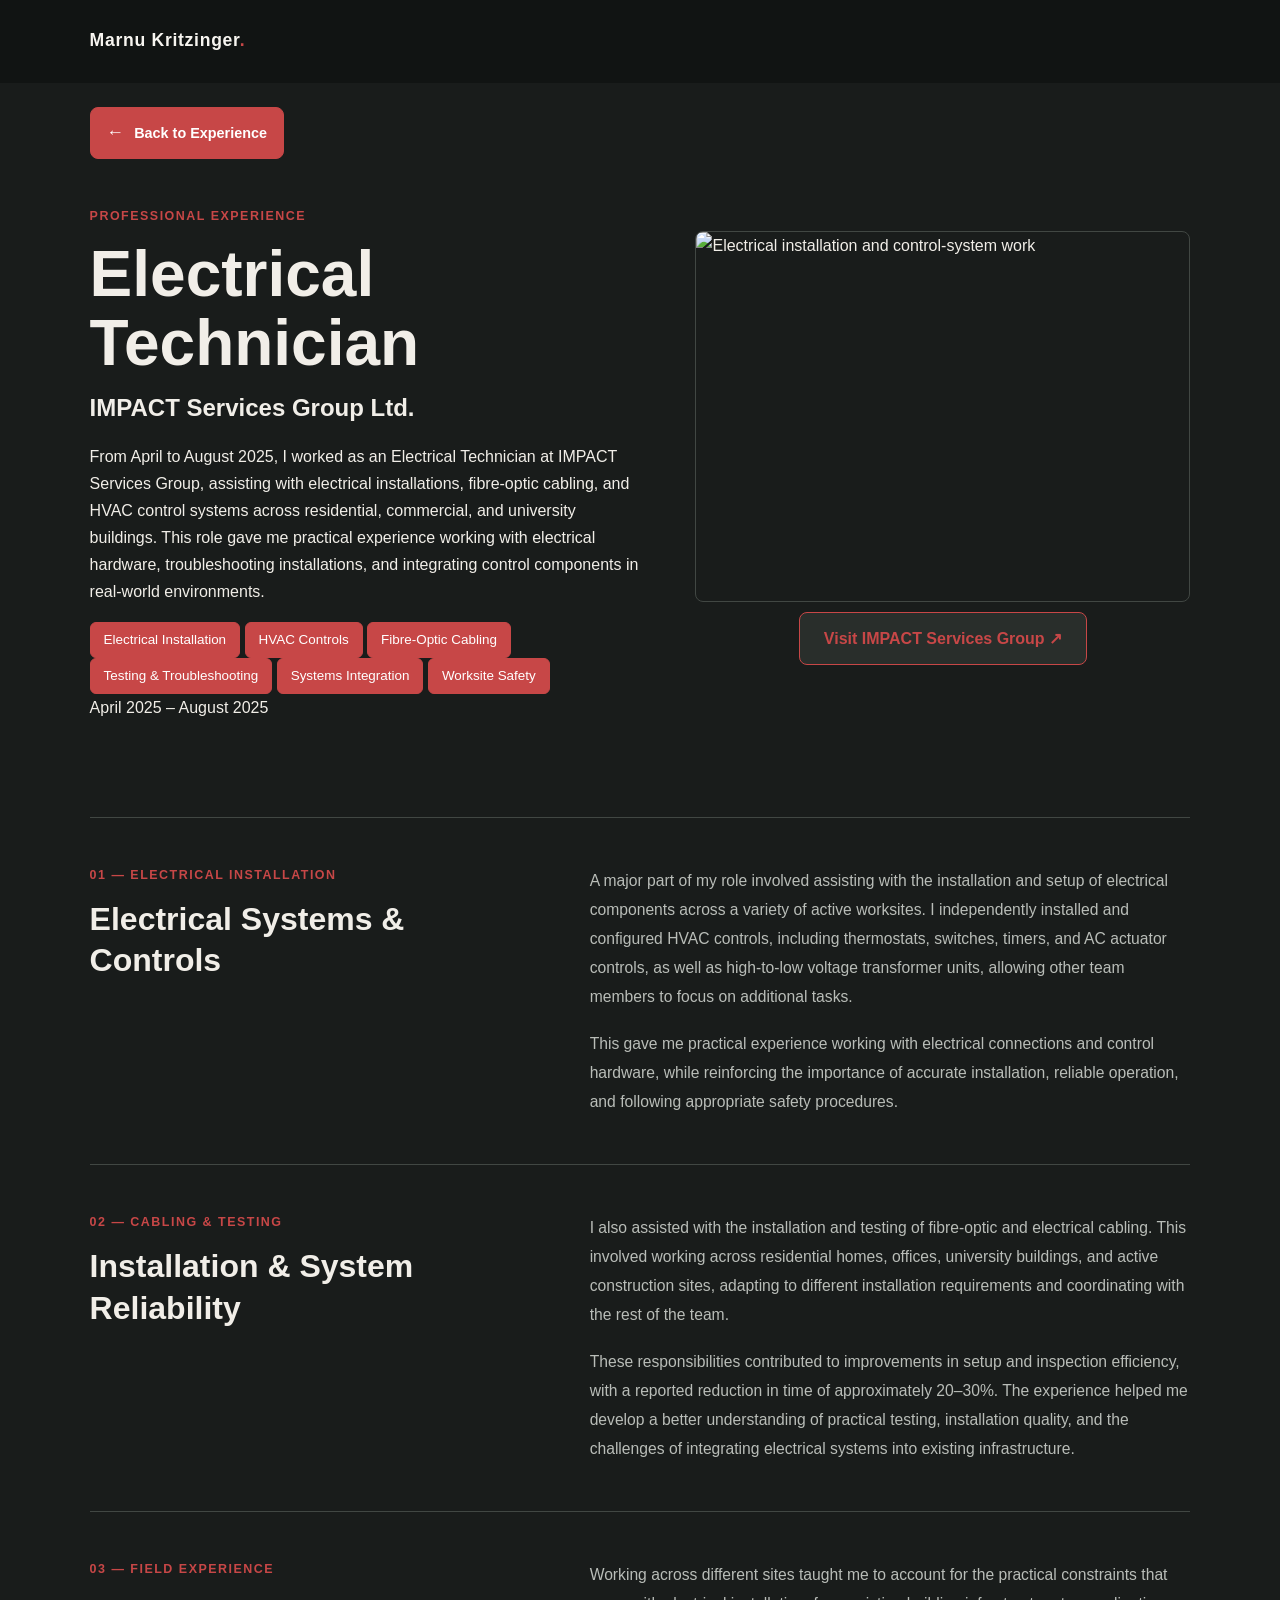
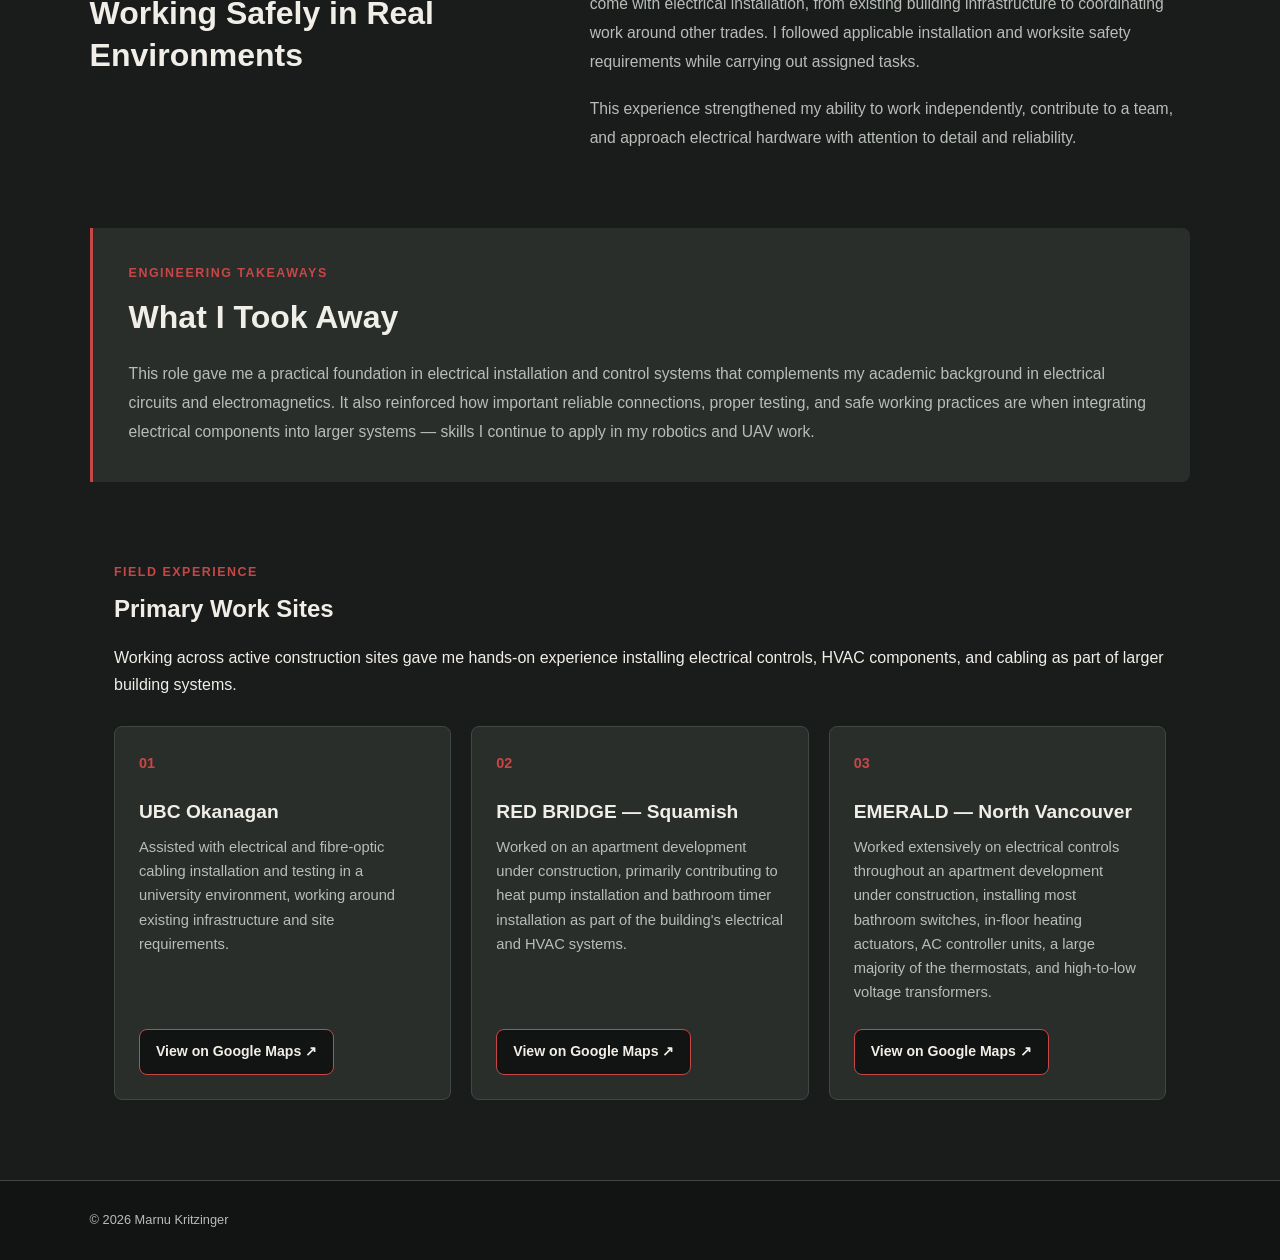
==== commit 8cc710fd: "ALL BUT SMALLER PROJECTS AND ROBOT SUMMER DONE" ====
--- a/Experience Tabs/IMPACT.html
+++ b/Experience Tabs/IMPACT.html
@@ -4,193 +4,255 @@
 <head>
     <meta charset="UTF-8">
     <meta name="viewport" content="width=device-width, initial-scale=1.0">
-
+    <meta name="description" content="Marnu Kritzinger's electrical technician experience at IMPACT Services Group, covering electrical installation, HVAC controls, testing, and systems integration.">
     <title>Electrical Technician | Marnu Kritzinger</title>
-    <meta name="description"
-          content="Electrical technician experience, including electrical installation, controls, and hands-on system integration.">
-
     <link rel="stylesheet" href="../style.css">
 </head>
 
-<body>
-    <header class="site-header" id="site-header">
-        <nav class="navigation" aria-label="Main navigation">
-            <a class="logo" href="index.html">Marnu Kritzinger<span>.</span></a>
-        </nav>
-    </header>
-
-    <!-- BACK BUTTON -->
-        <div class="back-to-projects">
-            <a href="../index.html#experience">
-                <span aria-hidden="true">←</span>
-                Back to Experience
-            </a>
-        </div>
+<header class="site-header" id="site-header">
+    <nav class="navigation" aria-label="Main navigation">
+        <a class="logo" href="index.html">Marnu Kritzinger<span>.</span></a>
+    </nav>
+</header>
+
+
+<div class="back-to-projects">
+    <a href="../index.html#experience">
+        <span aria-hidden="true">←</span>
+        Back to Experience
+    </a>
+</div>
 
     <main class="technician-page">
 
-        <!-- HERO -->
+
         <section class="technician-hero">
-
             <div class="technician-hero-content">
-                <p class="component-label">PROFESSIONAL EXPERIENCE</p>
+                <p class="component-label">Professional Experience</p>
 
                 <h1>Electrical Technician</h1>
 
-                <p class="technician-employer">
-                    [Company Name] · [Employment Dates]
-                </p>
-
-                <p class="technician-intro">
-                    Hands-on experience working with electrical
-                    installations, cabling, control systems, and
-                    hardware integration in real-world environments.
-                    This role strengthened my practical understanding
-                    of electrical systems, installation practices,
-                    and technical problem-solving.
-                </p>
-
-                <div class="technician-tags">
-                    <span>Electrical Installation</span>
-                    <span>Control Systems</span>
-                    <span>Cabling & Wiring</span>
-                    <span>Testing & Integration</span>
+                <h2>IMPACT Services Group Ltd.</h2>
+
+                <p>
+                    From April to August 2025, I worked as an Electrical Technician
+                    at IMPACT Services Group, assisting with electrical installations,
+                    fibre-optic cabling, and HVAC control systems across residential,
+                    commercial, and university buildings. This role gave me practical
+                    experience working with electrical hardware, troubleshooting
+                    installations, and integrating control components in real-world
+                    environments.
+                </p>
+
+                <div class="case-study-skill-tags">
+                    <span class="case-study-skill-tag">Electrical Installation</span>
+                    <span class="case-study-skill-tag">HVAC Controls</span>
+                    <span class="case-study-skill-tag">Fibre-Optic Cabling</span>
+                    <span class="case-study-skill-tag">Testing & Troubleshooting</span>
+                    <span class="case-study-skill-tag">Systems Integration</span>
+                    <span class="case-study-skill-tag">Worksite Safety</span>
                 </div>
-            </div>
-
-            <!-- Replace with your own permitted photograph -->
+
+                <p class="technician-date">April 2025 – August 2025</p>
+            </div>
+
             <figure class="technician-hero-image">
                 <img
-                    src="../images/electrical-technician-hero.jpg"
-                    alt="Electrical installation work completed during my technician experience"
-                    fetchpriority="high"
+                    src="../images/IMPACT LOGO WHITE.jpeg"
+                    alt="Electrical installation and control-system work"
+                    loading="eager"
                 >
                 <figcaption>
-                    Hands-on electrical installation and integration
                 </figcaption>
+
+                <div class="technician-company-link">
+                    <a
+                        href="https://impact-group.ca/"
+                        target="_blank"
+                        rel="noopener noreferrer"
+                        class="technician-company-button"
+                    >
+                        Visit IMPACT Services Group ↗
+                    </a>
+                </div>
             </figure>
 
-        </section>
-
-
-        <!-- TECHNICAL RESPONSIBILITIES -->
+            
+        </section>
+
+        
+
         <section class="technician-section">
-
-            <div class="technician-section-heading">
-                <p class="component-label">01 — TECHNICAL EXPERIENCE</p>
-                <h2>Electrical & Fibre-Optic Cabling</h2>
+            <div class="technician-section-heading">
+                <p class="component-label">01 — Electrical Installation</p>
+                <h2>Electrical Systems & Controls</h2>
             </div>
 
             <div class="technician-section-body">
                 <p>
-                    Describe the electrical and fibre-optic cabling
-                    work you personally performed, including cable
-                    routing, connections, installation, and any
-                    testing you carried out.
-                </p>
-
-                <p>
-                    Highlight the importance of accurate installation,
-                    organized cable management, reliable connections,
-                    and following the relevant safety procedures.
-                    Include specific examples of your responsibilities
-                    wherever possible.
-                </p>
-            </div>
-
-        </section>
-
-
-        <!-- HVAC CONTROLS -->
+                    A major part of my role involved assisting with the installation
+                    and setup of electrical components across a variety of active
+                    worksites. I independently installed and configured HVAC controls,
+                    including thermostats, switches, timers, and AC actuator controls,
+                    as well as high-to-low voltage transformer units,
+                    allowing other team members to focus on additional tasks.
+                </p>
+
+                <p>
+                    This gave me practical experience working with electrical
+                    connections and control hardware, while reinforcing the importance
+                    of accurate installation, reliable operation, and following
+                    appropriate safety procedures.
+                </p>
+            </div>
+        </section>
+
         <section class="technician-section">
-
-            <div class="technician-section-heading">
-                <p class="component-label">02 — SYSTEM INTEGRATION</p>
-                <h2>HVAC Controls & Electrical Integration</h2>
+            <div class="technician-section-heading">
+                <p class="component-label">02 — Cabling & Testing</p>
+                <h2>Installation & System Reliability</h2>
             </div>
 
             <div class="technician-section-body">
                 <p>
-                    Describe your work installing and integrating
-                    control hardware, such as thermostats, switches,
-                    timers, and AC actuator controls, where applicable.
-                </p>
-
-                <p>
-                    Explain how you approached the installation,
-                    connected components, verified operation, and
-                    coordinated with other workers. Focus on your
-                    actual contribution rather than the general
-                    operation of the equipment.
-                </p>
-            </div>
-
-        </section>
-
-
-        <!-- FIELD EXPERIENCE -->
+                    I also assisted with the installation and testing of fibre-optic
+                    and electrical cabling. This involved working across residential
+                    homes, offices, university buildings, and active construction
+                    sites, adapting to different installation requirements and
+                    coordinating with the rest of the team.
+                </p>
+
+                <p>
+                    These responsibilities contributed to improvements in setup and
+                    inspection efficiency, with a reported reduction in time of
+                    approximately 20–30%. The experience helped me develop a better
+                    understanding of practical testing, installation quality, and
+                    the challenges of integrating electrical systems into existing
+                    infrastructure.
+                </p>
+            </div>
+        </section>
+
         <section class="technician-section">
-
-            <div class="technician-section-heading">
-                <p class="component-label">03 — FIELD WORK</p>
-                <h2>Installation, Testing & Troubleshooting</h2>
+            <div class="technician-section-heading">
+                <p class="component-label">03 — Field Experience</p>
+                <h2>Working Safely in Real Environments</h2>
             </div>
 
             <div class="technician-section-body">
                 <p>
-                    Discuss how you approached assigned tasks,
-                    checked completed installations, and responded
-                    to practical challenges encountered on site.
-                </p>
-
-                <p>
-                    Include a specific example of troubleshooting,
-                    independent work, or collaboration if you have
-                    one. This is an opportunity to demonstrate
-                    reliability, attention to detail, and a
-                    methodical approach to technical work.
-                </p>
-            </div>
-
-        </section>
-
-
-        <!-- ENGINEERING TAKEAWAYS -->
+                    Working across different sites taught me to account for the
+                    practical constraints that come with electrical installation,
+                    from existing building infrastructure to coordinating work
+                    around other trades. I followed applicable installation and
+                    worksite safety requirements while carrying out assigned tasks.
+                </p>
+
+                <p>
+                    This experience strengthened my ability to work independently,
+                    contribute to a team, and approach electrical hardware with
+                    attention to detail and reliability.
+                </p>
+            </div>
+        </section>
+
         <section class="technician-takeaways">
-
-            <p class="component-label">ENGINEERING TAKEAWAYS</p>
-
-            <h2>Practical Experience. Engineering Perspective.</h2>
+            <p class="component-label">Engineering Takeaways</p>
+            <h2>What I Took Away</h2>
 
             <p>
-                This experience strengthened my practical understanding
-                of electrical installation, hardware integration, and
-                troubleshooting in real-world environments. Working
-                directly with electrical systems reinforced the
-                importance of reliable connections, organized wiring,
-                careful installation, and systematic testing.
+                This role gave me a practical foundation in electrical installation
+                and control systems that complements my academic background in
+                electrical circuits and electromagnetics. It also reinforced how
+                important reliable connections, proper testing, and safe working
+                practices are when integrating electrical components into larger
+                systems — skills I continue to apply in my robotics and UAV work.
             </p>
-
-            <p>
-                These skills complement my engineering design and
-                prototyping experience, particularly in projects
-                involving robotics, electromechanical systems, and
-                hardware integration.
-            </p>
-
-        </section>
+        </section>
+
+        
+
+        <section class="technician-worksites">
+            <div class="technician-section-heading">
+                <p class="component-label">Field Experience</p>
+                <h2>Primary Work Sites</h2>
+                <p>
+                    Working across active construction sites gave me hands-on
+                    experience installing electrical controls, HVAC components,
+                    and cabling as part of larger building systems.
+                </p>
+            </div>
+
+            <div class="technician-worksite-grid">
+
+                <article class="technician-worksite-card">
+                    <span class="technician-worksite-number">01</span>
+                    <h3>UBC Okanagan</h3>
+                    <p>
+                        Assisted with electrical and fibre-optic cabling installation
+                        and testing in a university environment, working around
+                        existing infrastructure and site requirements.
+                    </p>
+                    <a
+                        class="technician-worksite-link"
+                        href="https://www.google.com/maps/search/?api=1&query=UBC+Okanagan+Kelowna"
+                        target="_blank"
+                        rel="noopener noreferrer"
+                    >
+                        View on Google Maps ↗
+                    </a>
+                </article>
+
+                <article class="technician-worksite-card">
+                    <span class="technician-worksite-number">02</span>
+                    <h3>RED BRIDGE — Squamish</h3>
+                    <p>
+                        Worked on an apartment development under construction,
+                        primarily contributing to heat pump installation and
+                        bathroom timer installation as part of the building's
+                        electrical and HVAC systems.
+                    </p>
+                    <a
+                        class="technician-worksite-link"
+                        href="https://www.google.com/maps/search/?api=1&query=Redbridge+apartment+development+Squamish+BC"
+                        target="_blank"
+                        rel="noopener noreferrer"
+                    >
+                        View on Google Maps ↗
+                    </a>
+                </article>
+
+                <article class="technician-worksite-card">
+                    <span class="technician-worksite-number">03</span>
+                    <h3>EMERALD — North Vancouver</h3>
+                    <p>
+                        Worked extensively on electrical controls throughout an
+                        apartment development under construction, installing most
+                        bathroom switches, in-floor heating actuators, AC controller
+                        units, a large majority of the thermostats, and high-to-low
+                        voltage transformers.
+                    </p>
+                    <a
+                        class="technician-worksite-link"
+                        href="https://www.google.com/maps/search/?api=1&query=Emerald+apartment+development+Capilano+North+Vancouver+BC"
+                        target="_blank"
+                        rel="noopener noreferrer"
+                    >
+                        View on Google Maps ↗
+                    </a>
+                </article>
+
+            </div>
+        </section>
+
+
 
     </main>
 
-
-    <!-- FOOTER -->
     <footer class="site-footer">
-        <p>
-            &copy; <span id="year"></span> Marnu Kritzinger
-        </p>
+        <p>© 2026 Marnu Kritzinger</p>
     </footer>
 
     <script src="../script.js"></script>
-
 </body>
 </html>
--- a/style.css
+++ b/style.css
@@ -464,6 +464,13 @@
         );
 
     border-bottom: 1px solid var(--border);
+}
+
+.project-visual img {
+    width: 100%;
+    height: 100%;
+    object-fit: contain;
+    display: block;
 }
 
 .project-visual span {
@@ -998,7 +1005,7 @@
     display: block;
     width: 100%;
     height: 100%;
-    object-fit: cover;
+    object-fit: contain;
 }
 
 /* ENGINEERING PHOTO */
@@ -1144,7 +1151,7 @@
     display: block;
     width: 100%;
     aspect-ratio: 4 / 5;
-    object-fit: cover;
+    object-fit: contain;
     border-radius: var(--radius, 8px);
     background: var(--surface, #292E2B);
 }
@@ -1268,7 +1275,7 @@
     display: block;
     width: 100%;
     aspect-ratio: 4 / 3;
-    object-fit: cover;
+    object-fit: contain;
     border-radius: var(--radius, 8px);
     background: var(--surface, #292E2B);
 }
@@ -1548,7 +1555,7 @@
     width: 100%;
     height: clamp(280px, 48vw, 620px);
     aspect-ratio: auto;
-    object-fit: cover;
+    object-fit: contain;
     object-position: center;
     border-radius: var(--radius, 8px);
 }
@@ -1896,12 +1903,19 @@
     cursor: zoom-in;
 }
 
+
+
 .small-project-images figcaption {
-    margin-top: 9px;
-    color: var(--muted);
-    font-size: 0.83rem;
-    line-height: 1.5;
-}
+    margin-top: 0;
+    padding: 12px 14px;
+
+    color: var(--muted, #B9BDB8);
+    font-size: 0.85rem;
+    line-height: 1.6;
+
+    background: var(--surface, #292E2B);
+}
+
 
 /* Mobile layout */
 
@@ -2074,7 +2088,7 @@
     display: block;
     width: 100%;
     aspect-ratio: 4 / 3;
-    object-fit: cover;
+    object-fit: contain;
     object-position: center;
     border: 1px solid var(--border);
     border-radius: var(--radius);
@@ -2251,7 +2265,7 @@
     width: 100%;
     max-height: 580px;
     aspect-ratio: 16 / 7;
-    object-fit: cover;
+    object-fit: contain;
     object-position: center;
     background: var(--dark-surface);
     border: 1px solid var(--border);
@@ -2444,6 +2458,342 @@
     display: block;
     width: 100%;
     height: 100%;
-    object-fit: cover;
+    object-fit: contain;
     object-position: center;
 }
+
+.project-title-row {
+    display: flex;
+    align-items: center;
+    flex-wrap: wrap;
+    gap: 10px;
+}
+
+.project-title-row h3 {
+    margin: 0;
+}
+
+.project-status {
+    display: inline-block;
+    padding: 4px 9px;
+    border: 1px solid var(--accent);
+    border-radius: 20px;
+    color: var(--accent);
+    font-size: 0.7rem;
+    font-weight: 600;
+    line-height: 1.4;
+    white-space: nowrap;
+}
+
+.pros-cons-container {
+    display: grid;
+    grid-template-columns: 1fr 1fr;
+    gap: 30px;
+    margin: 25px 0;
+}
+
+/* Project 3: consistent text-left, image-right layout */
+.case-study-section-top {
+    display: grid;
+    grid-template-columns: minmax(0, 1.1fr) minmax(0, 0.9fr);
+    gap: 2rem;
+    align-items: start;
+    width: 100%;
+}
+
+.case-study-section-intro {
+    min-width: 0;
+    width: 100%;
+}
+
+.case-study-section-intro p {
+    margin-top: 0;
+}
+
+.case-study-carousel,
+.case-study-section-top .case-study-section-figure {
+    width: 100%;
+    min-width: 0;
+    max-width: 100%;
+    margin: 0;
+    box-sizing: border-box;
+}
+
+.case-study-carousel-viewport {
+    width: 100%;
+    min-width: 0;
+    overflow: hidden;
+}
+
+.case-study-carousel-slide {
+    width: 100%;
+    min-width: 0;
+    margin: 0;
+}
+
+.case-study-carousel-slide img,
+.case-study-section-figure img {
+    display: block;
+    width: 100%;
+    height: auto;
+    max-width: 100%;
+    object-fit: contain;
+}
+
+.case-study-carousel-controls {
+    display: flex;
+    align-items: center;
+    justify-content: space-between;
+    gap: 0.75rem;
+    width: 100%;
+    max-width: 100%;
+    box-sizing: border-box;
+}
+
+.case-study-carousel-position {
+    flex: 1;
+    text-align: center;
+}
+
+.case-study-carousel-dots {
+    display: flex;
+    flex-wrap: wrap;
+    justify-content: center;
+    gap: 0.4rem;
+    width: 100%;
+    max-width: 100%;
+    box-sizing: border-box;
+}
+
+@media (max-width: 700px) {
+    .case-study-section-top {
+        grid-template-columns: minmax(0, 1fr);
+        gap: 1.25rem;
+    }
+}
+
+
+.technician-company-link {
+    display: flex;
+    justify-content: center;
+    margin: 24px auto 48px;
+    padding: 0 24px;
+}
+
+.technician-company-button {
+    display: inline-flex;
+    align-items: center;
+    justify-content: center;
+    padding: 12px 24px;
+
+    color: var(--text);
+    background: var(--surface);
+    border: 1px solid var(--accent);
+    border-radius: var(--radius);
+
+    font-weight: 600;
+    text-decoration: none;
+
+    transition:
+        background 0.2s ease,
+        transform 0.2s ease;
+}
+
+.technician-company-button:hover {
+    background: var(--accent);
+    transform: translateY(-2px);
+}
+
+
+/* IMPACT COMPANY WEBSITE LINK */
+.technician-company-link {
+    max-width: 1100px;
+    margin: 0 auto 48px;
+    padding: 0 24px;
+}
+
+.technician-company-link a {
+    display: inline-flex;
+    align-items: center;
+    gap: 8px;
+    color: var(--accent);
+    font-weight: 600;
+    text-decoration: none;
+    transition: opacity 0.2s ease;
+}
+
+.technician-company-link a:hover {
+    opacity: 0.75;
+}
+
+/* SELECTED WORK SITES */
+.technician-worksites {
+    max-width: 1100px;
+    margin: 80px auto;
+    padding: 0 24px;
+}
+
+.technician-worksite-grid {
+    display: grid;
+    grid-template-columns: repeat(3, minmax(0, 1fr));
+    gap: 20px;
+    margin-top: 28px;
+}
+
+.technician-worksite-card {
+    display: flex;
+    flex-direction: column;
+    min-height: 240px;
+    padding: 24px;
+    color: var(--text);
+    text-decoration: none;
+    background: var(--surface);
+    border: 1px solid var(--border);
+    border-radius: var(--radius);
+    transition:
+        transform 0.2s ease,
+        border-color 0.2s ease;
+}
+
+.technician-worksite-card:hover {
+    transform: translateY(-4px);
+    border-color: var(--accent);
+}
+
+.technician-worksite-number {
+    margin-bottom: 24px;
+    color: var(--accent);
+    font-size: 0.9rem;
+    font-weight: 700;
+}
+
+.technician-worksite-card h3 {
+    margin: 0 0 12px;
+    font-size: 1.2rem;
+}
+
+.technician-worksite-card p {
+    margin: 0 0 24px;
+    color: var(--muted);
+    font-size: 0.92rem;
+    line-height: 1.65;
+}
+
+.technician-worksite-link {
+    margin-top: auto;
+    color: var(--accent);
+    font-size: 0.9rem;
+    font-weight: 600;
+}
+
+@media (max-width: 760px) {
+    .technician-worksite-grid {
+        grid-template-columns: 1fr;
+    }
+
+    .technician-worksite-card {
+        min-height: 200px;
+    }
+}
+
+
+.technician-worksite-card .technician-worksite-link {
+    display: inline-flex;
+    align-items: center;
+    justify-content: center;
+    align-self: flex-start;
+    margin-top: auto;
+    padding: 10px 16px;
+
+    color: var(--text);
+    background: var(--dark-surface);
+    border: 1px solid var(--accent);
+    border-radius: var(--radius);
+
+    font-size: 0.88rem;
+    font-weight: 600;
+    text-decoration: none;
+
+    transition:
+        background 0.2s ease,
+        transform 0.2s ease;
+}
+
+.technician-worksite-card .technician-worksite-link:hover {
+    background: var(--accent);
+    transform: translateY(-2px);
+}
+
+
+/* UAS project cards */
+
+.uas-project-grid {
+    grid-template-columns: repeat(3, minmax(0, 1fr));
+    align-items: stretch;
+}
+
+.uas-project-card {
+    min-width: 0;
+    overflow: hidden;
+}
+
+.uas-project-card .case-study-carousel {
+    width: 100%;
+    margin-top: auto;
+}
+
+.uas-project-card .case-study-carousel-viewport {
+    width: 100%;
+    overflow: hidden;
+}
+
+.uas-project-card .case-study-carousel-slide {
+    margin: 0;
+}
+
+.uas-project-card .case-study-carousel-slide[hidden] {
+    display: none;
+}
+
+.uas-project-card .case-study-carousel-slide img {
+    display: block;
+    width: 100%;
+    aspect-ratio: 4 / 3;
+    object-fit: contain;
+    background: var(--dark-surface);
+    border-radius: var(--radius);
+}
+
+.uas-project-card .case-study-carousel-slide figcaption {
+    margin-top: 10px;
+    color: var(--muted);
+    font-size: 0.82rem;
+    line-height: 1.5;
+}
+
+.uas-project-card .case-study-carousel-controls {
+    display: flex;
+    align-items: center;
+    justify-content: space-between;
+    gap: 12px;
+    margin-top: 16px;
+}
+
+.uas-project-card .case-study-carousel-dots {
+    display: flex;
+    justify-content: center;
+    gap: 7px;
+    margin-top: 12px;
+}
+
+@media (max-width: 900px) {
+    .uas-project-grid {
+        grid-template-columns: repeat(2, minmax(0, 1fr));
+    }
+}
+
+@media (max-width: 620px) {
+    .uas-project-grid {
+        grid-template-columns: 1fr;
+    }
+}
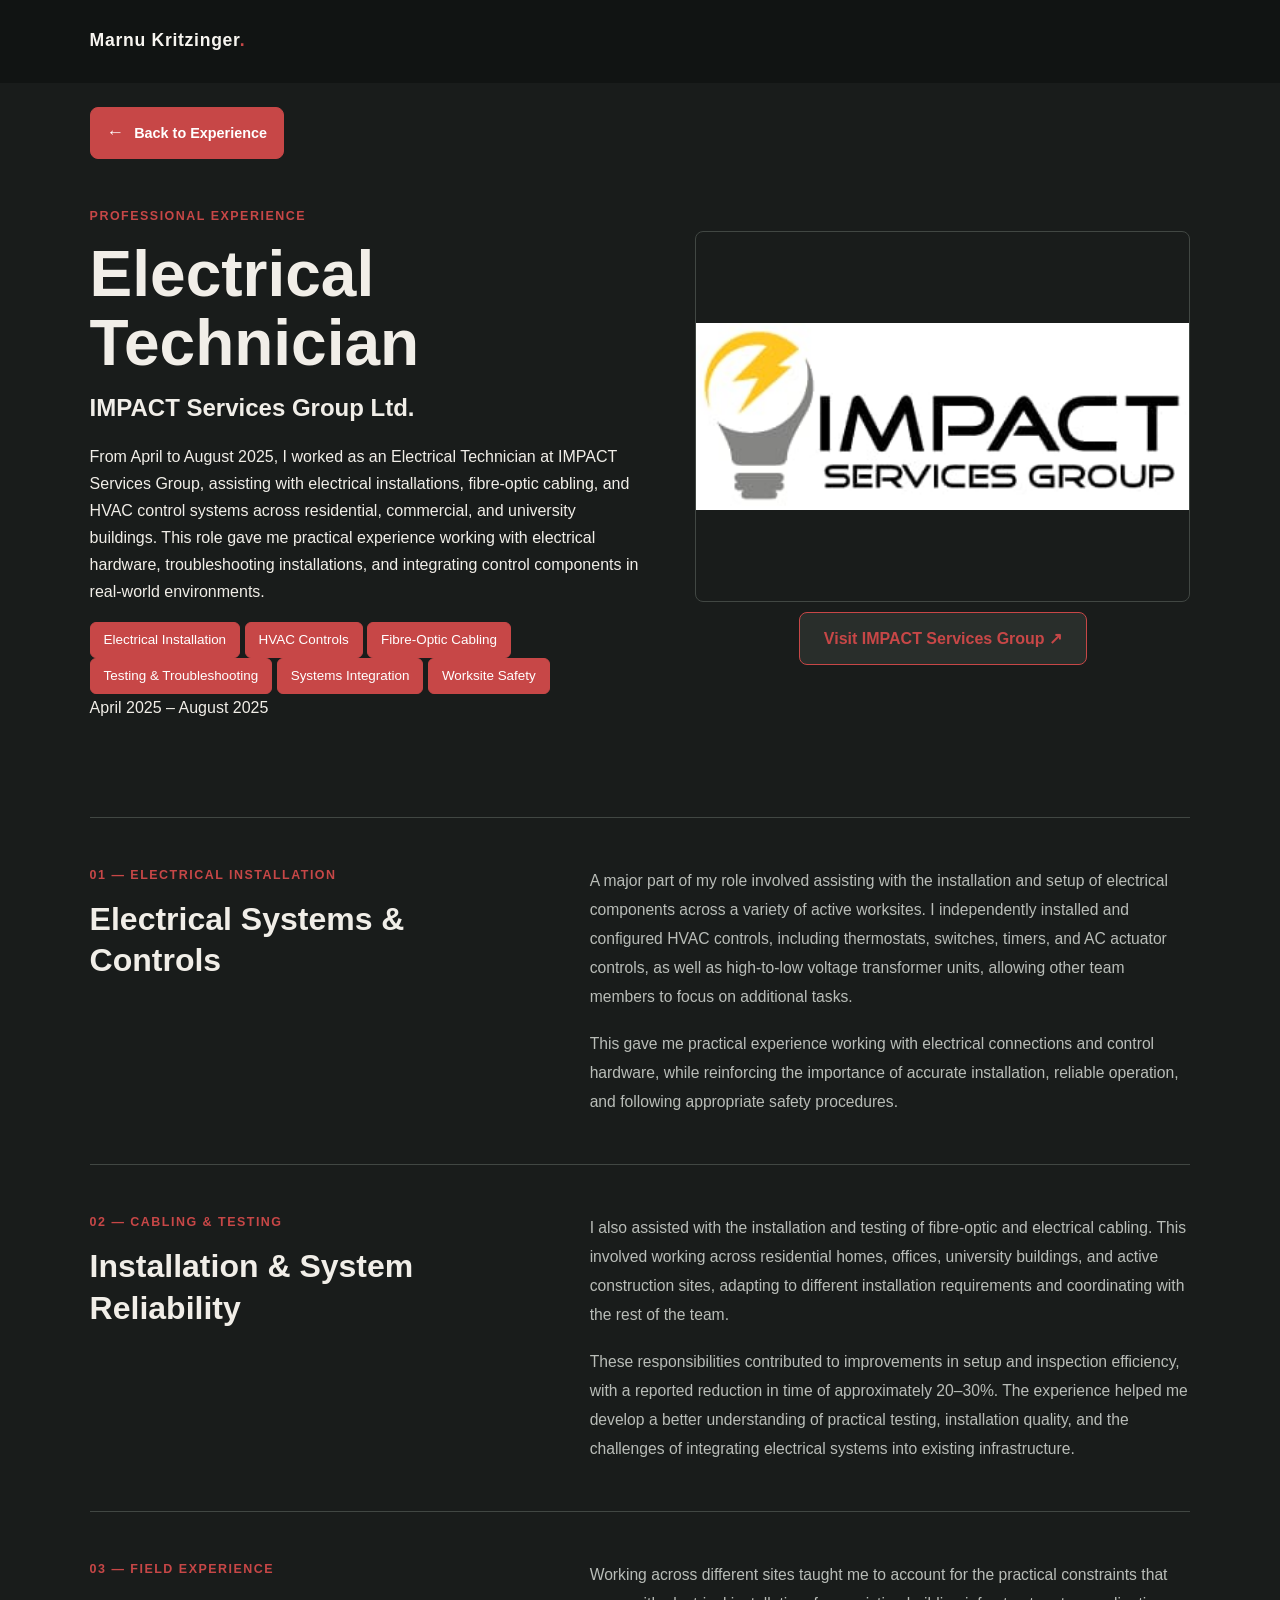
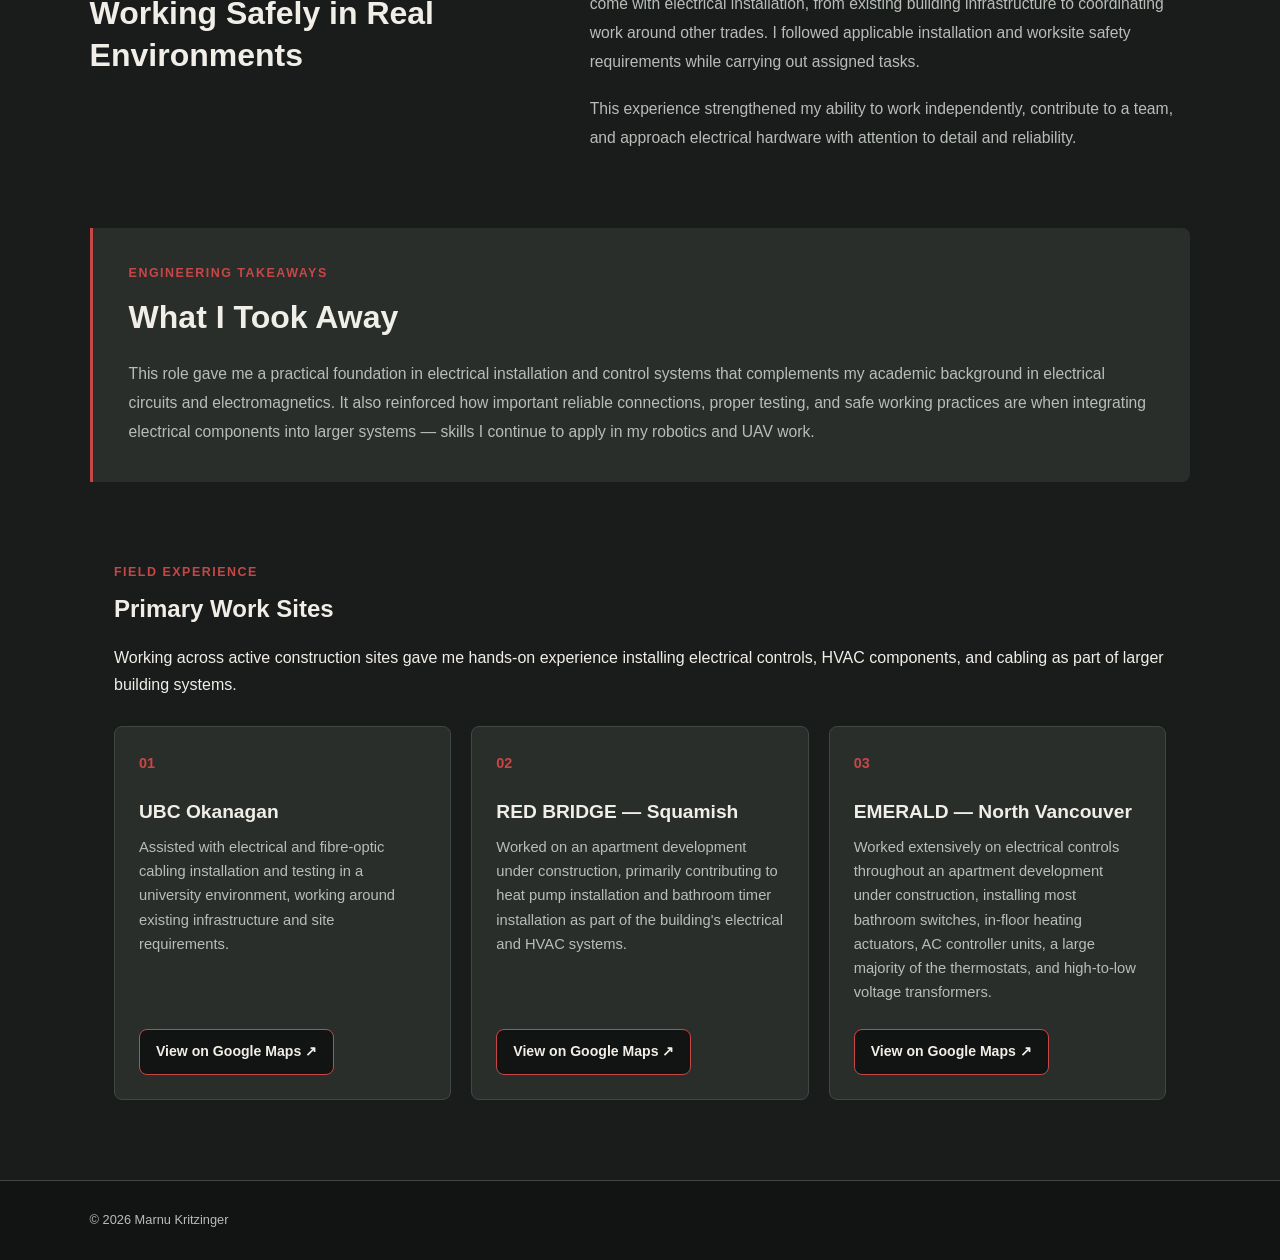
==== commit 0b88d85a: "IMPACT logo fix" ====
--- a/Experience Tabs/IMPACT.html
+++ b/Experience Tabs/IMPACT.html
@@ -58,7 +58,7 @@
 
             <figure class="technician-hero-image">
                 <img
-                    src="../images/IMPACT LOGO WHITE.jpeg"
+                    src="../Images/IMPACT LOGO WHITE.jpeg"
                     alt="Electrical installation and control-system work"
                     loading="eager"
                 >
